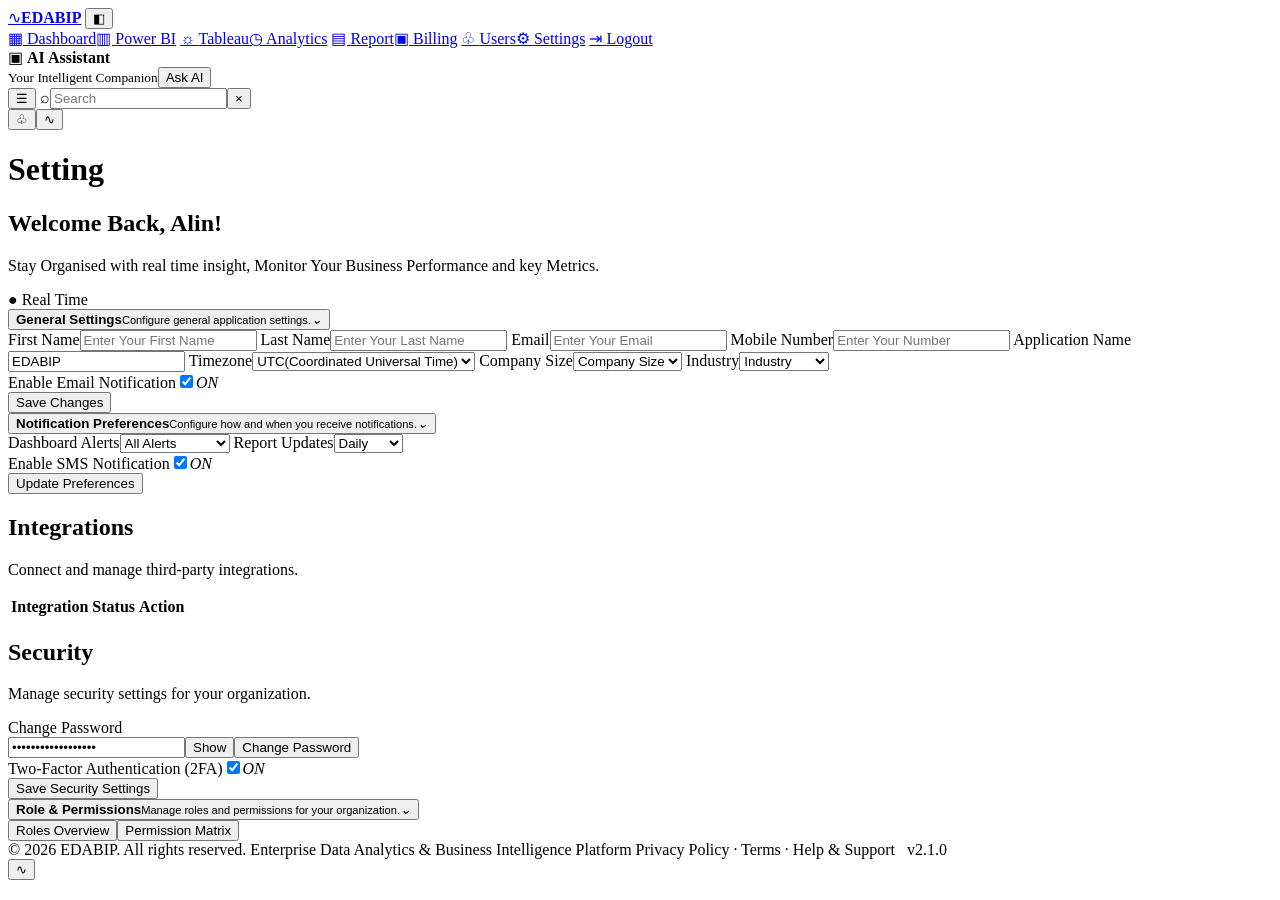
==== index.html @ b83459d5 "Build EDABIP settings dashboard structure" ====
<!DOCTYPE html>
<html lang="en">
<head>
  <meta charset="UTF-8">
  <meta name="viewport" content="width=device-width, initial-scale=1.0">
  <meta name="description" content="EDABIP settings dashboard">
  <title>EDABIP | Settings</title>
  <link rel="stylesheet" href="style.css">
  <script src="script.js" defer></script>
</head>
<body>
<div class="app">
  <aside class="sidebar" id="sidebar">
    <a class="brand" href="#"><span class="logo">∿</span><b>EDABIP</b></a>
    <button class="collapse" id="sidebarToggle" aria-label="Toggle sidebar">◧</button>
    <nav aria-label="Main navigation">
      <a href="#">▦ <span>Dashboard</span></a><a href="#">▥ <span>Power BI</span></a>
      <a href="#">☼ <span>Tableau</span></a><a href="#">◷ <span>Analytics</span></a>
      <a href="#">▤ <span>Report</span></a><a href="#">▣ <span>Billing</span></a>
      <a href="#">♧ <span>Users</span></a><a class="active" href="#" aria-current="page">⚙ <span>Settings</span></a>
      <a href="#">⇥ <span>Logout</span></a>
    </nav>
    <div class="ai-card"><div class="ai-title">▣ <b>AI Assistant</b></div><small>Your Intelligent Companion</small><button id="askAi">Ask AI</button></div>
  </aside>

  <div class="main">
    <header class="topbar">
      <button class="mobile-menu" id="mobileMenu" aria-label="Open menu">☰</button>
      <label class="search"><span>⌕</span><input id="search" type="search" placeholder="Search" aria-label="Search"><button id="clearSearch" type="button">×</button></label>
      <div class="top-icons"><button id="bell" aria-label="Notifications">♧</button><button class="avatar" id="profile" aria-label="Profile">∿</button></div>
    </header>

    <main>
      <h1>Setting</h1>
      <section class="welcome card"><div><h2>Welcome Back, Alin!</h2><p>Stay Organised with real time insight, Monitor Your Business Performance and key Metrics.</p></div><span class="live">● Real Time</span></section>

      <section class="card section searchable" data-keywords="general settings first name last name email mobile timezone company size industry">
        <button class="section-head" data-target="general" aria-expanded="true"><span><b>General Settings</b><small>Configure general application settings.</small></span><i>⌄</i></button>
        <div id="general" class="section-body">
          <form id="generalForm"><div class="grid">
            <label>First Name<input required name="firstName" placeholder="Enter Your First Name"></label>
            <label>Last Name<input required name="lastName" placeholder="Enter Your Last Name"></label>
            <label>Email<input required name="email" type="email" placeholder="Enter Your Email"></label>
            <label>Mobile Number<input name="mobile" type="tel" placeholder="Enter Your Number"></label>
            <label>Application Name<input name="application" value="EDABIP"></label>
            <label>Timezone<select><option>UTC(Coordinated Universal Time)</option><option>Asia/Kolkata (IST)</option><option>Asia/Dubai</option></select></label>
            <label>Company Size<select><option>Company Size</option><option>1–10</option><option>11–50</option><option>51–200</option><option>201–1000</option></select></label>
            <label>Industry<select><option>Industry</option><option>Technology</option><option>Finance</option><option>Healthcare</option><option>Education</option></select></label>
            <div class="toggle-field"><span>Enable Email Notification</span><label class="switch"><input type="checkbox" checked><span></span><em>ON</em></label></div>
          </div><div class="actions"><button class="primary">Save Changes</button></div></form>
        </div>
      </section>

      <section class="card section searchable" data-keywords="notification preferences dashboard alerts report updates sms">
        <button class="section-head" data-target="notifications" aria-expanded="true"><span><b>Notification Preferences</b><small>Configure how and when you receive notifications.</small></span><i>⌄</i></button>
        <div id="notifications" class="section-body"><form id="notificationForm"><div class="grid notification-grid">
          <label>Dashboard Alerts<select><option>All Alerts</option><option>Important Only</option><option>None</option></select></label>
          <label>Report Updates<select><option>Daily</option><option>Weekly</option><option>Monthly</option></select></label>
          <div class="toggle-field"><span>Enable SMS Notification</span><label class="switch"><input type="checkbox" checked><span></span><em>ON</em></label></div>
        </div><div class="actions"><button class="primary">Update Preferences</button></div></form></div>
      </section>

      <div class="two-col">
        <section class="card searchable" data-keywords="integrations salesforce google analytics stack microsoft teams">
          <h2>Integrations</h2><p class="sub">Connect and manage third-party integrations.</p>
          <div class="table-wrap"><table><thead><tr><th>Integration</th><th>Status</th><th>Action</th></tr></thead><tbody id="integrationRows"></tbody></table></div>
        </section>
        <section class="card searchable" data-keywords="security password two factor authentication 2fa">
          <h2>Security</h2><p class="sub">Manage security settings for your organization.</p>
          <form id="securityForm"><label>Change Password<div class="password"><input id="password" type="password" value="StrongPassword123!" minlength="8"><button type="button" id="showPassword">Show</button><button class="primary">Change Password</button></div></label>
          <div class="security-2fa"><span>Two-Factor Authentication (2FA)</span><label class="switch"><input type="checkbox" checked><span></span><em>ON</em></label></div>
          <div class="actions"><button class="primary">Save Security Settings</button></div></form>
        </section>
      </div>

      <section class="card section searchable" data-keywords="role permissions admin business analyst editor viewer">
        <button class="section-head" data-target="roles" aria-expanded="true"><span><b>Role &amp; Permissions</b><small>Manage roles and permissions for your organization.</small></span><i>⌄</i></button>
        <div id="roles" class="section-body"><div class="tabs"><button class="tab active" data-tab="roles">Roles Overview</button><button class="tab" data-tab="matrix">Permission Matrix</button></div>
        <div class="table-wrap"><table><thead id="roleHead"></thead><tbody id="roleRows"></tbody></table></div><div class="table-footer"><span id="pageInfo"></span><div id="pagination"></div></div></div>
      </section>

      <footer>© 2026 EDABIP. All rights reserved. Enterprise Data Analytics &amp; Business Intelligence Platform <span>Privacy Policy · Terms · Help &amp; Support &nbsp; v2.1.0</span></footer>
    </main>
  </div>
  <button class="floating-ai" id="floatingAi" aria-label="Ask AI">∿</button>
  <div class="toast" id="toast" role="status" aria-live="polite"></div>
</div>
</body>
</html>
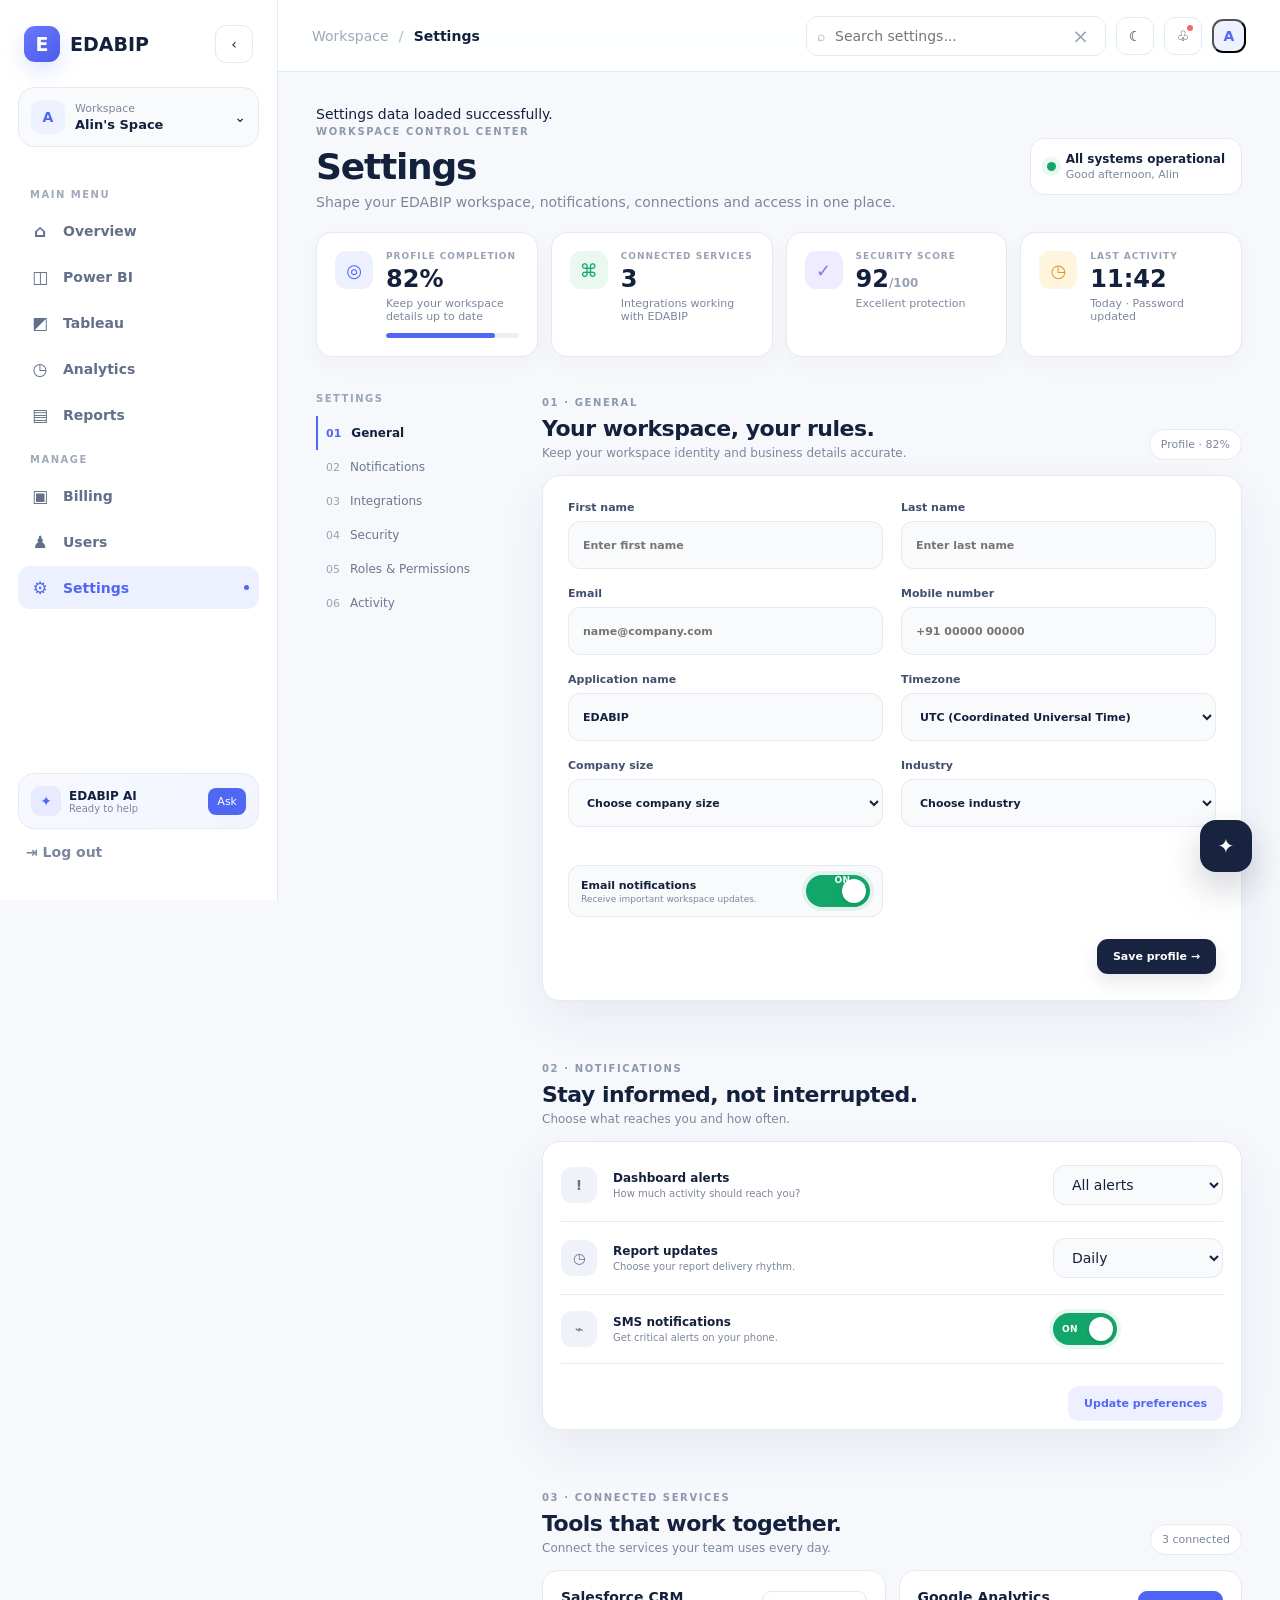
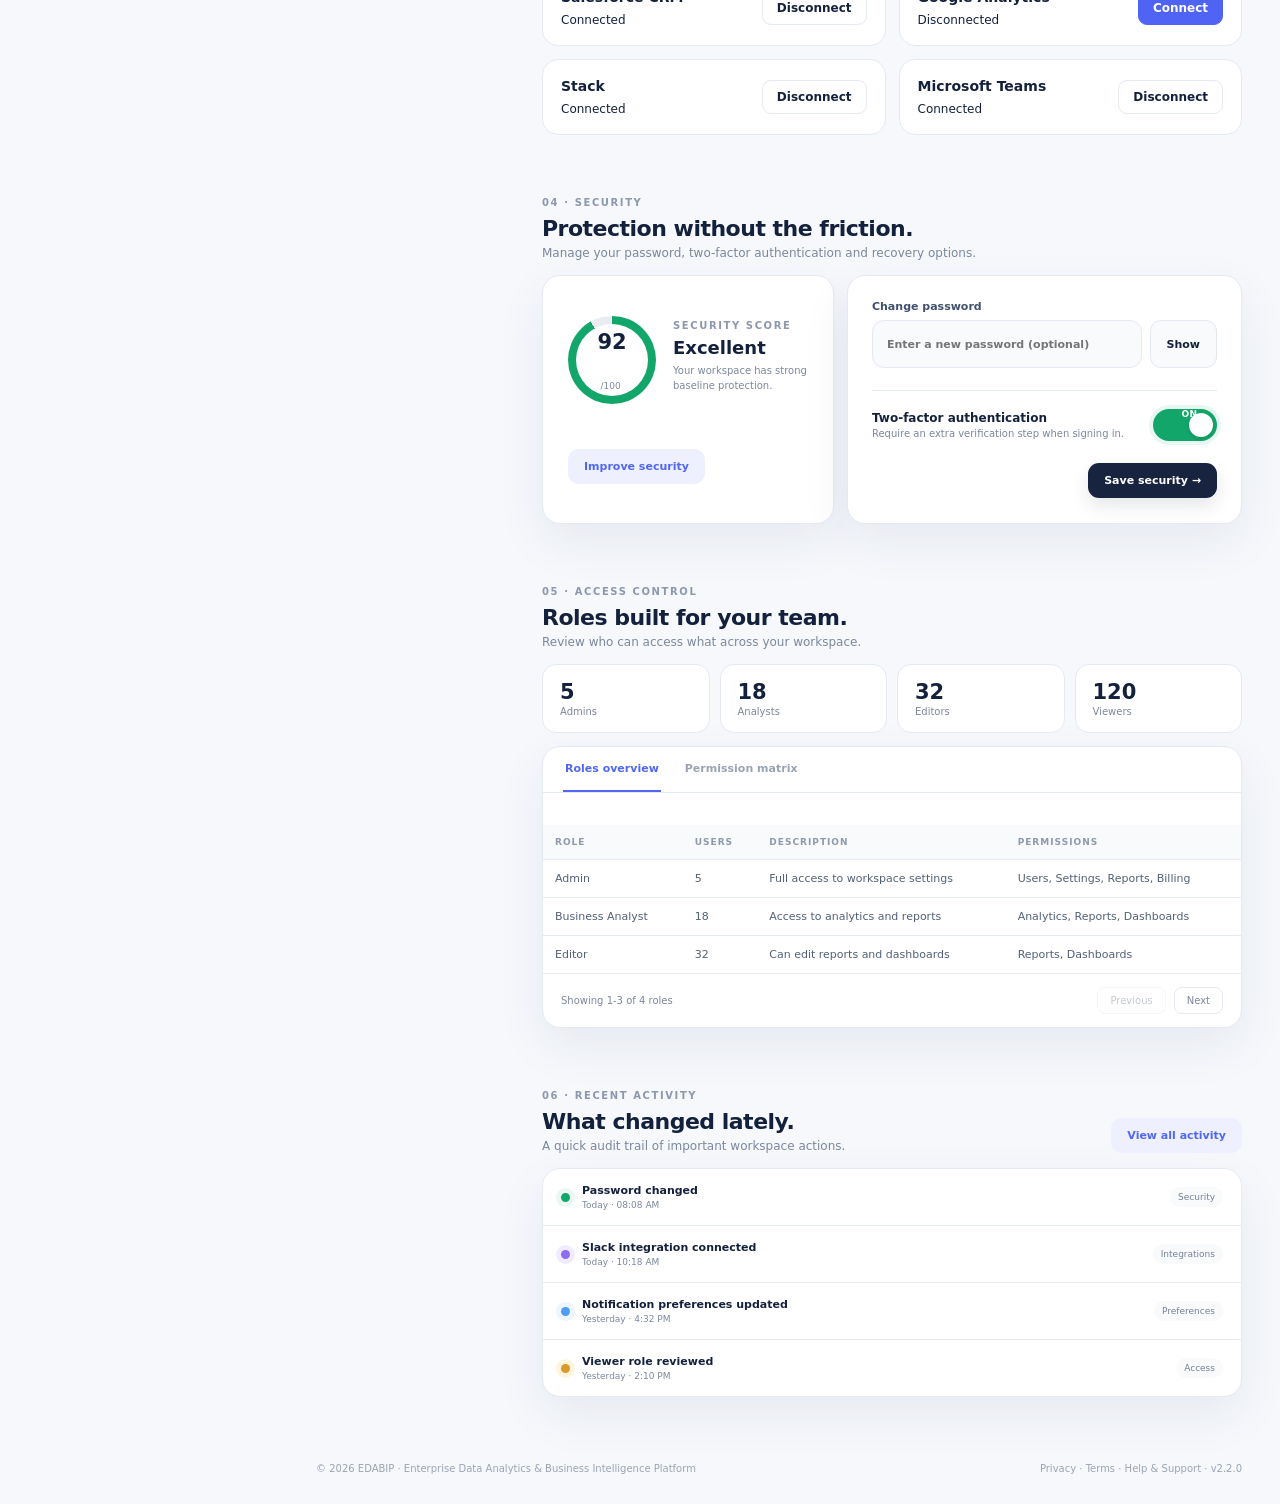
==== commit 906a025c: "Complete Day 1 settings functionality" ====
--- a/index.html
+++ b/index.html
@@ -1,89 +1,136 @@
 <!DOCTYPE html>
 <html lang="en">
 <head>
-  <meta charset="UTF-8">
-  <meta name="viewport" content="width=device-width, initial-scale=1.0">
-  <meta name="description" content="EDABIP settings dashboard">
-  <title>EDABIP | Settings</title>
-  <link rel="stylesheet" href="style.css">
-  <script src="script.js" defer></script>
+<meta charset="UTF-8">
+<meta name="viewport" content="width=device-width, initial-scale=1.0">
+<meta name="description" content="EDABIP modern workspace settings dashboard demo.">
+<title>EDABIP | Settings</title>
+<link rel="stylesheet" href="./css/style.css">
+<script type="module" src="./js/main.js"></script>
 </head>
 <body>
-<div class="app">
-  <aside class="sidebar" id="sidebar">
-    <a class="brand" href="#"><span class="logo">∿</span><b>EDABIP</b></a>
-    <button class="collapse" id="sidebarToggle" aria-label="Toggle sidebar">◧</button>
-    <nav aria-label="Main navigation">
-      <a href="#">▦ <span>Dashboard</span></a><a href="#">▥ <span>Power BI</span></a>
-      <a href="#">☼ <span>Tableau</span></a><a href="#">◷ <span>Analytics</span></a>
-      <a href="#">▤ <span>Report</span></a><a href="#">▣ <span>Billing</span></a>
-      <a href="#">♧ <span>Users</span></a><a class="active" href="#" aria-current="page">⚙ <span>Settings</span></a>
-      <a href="#">⇥ <span>Logout</span></a>
-    </nav>
-    <div class="ai-card"><div class="ai-title">▣ <b>AI Assistant</b></div><small>Your Intelligent Companion</small><button id="askAi">Ask AI</button></div>
-  </aside>
+<div class="app-shell">
+<aside class="sidebar" id="sidebar">
+<div class="brand-row">
+<a class="brand" href="#"><span class="brand-mark">E</span><span>EDABIP</span></a>
+<button class="icon-button sidebar-collapse" id="sidebarToggle" type="button" aria-label="Collapse sidebar" aria-expanded="true">‹</button>
+</div>
+<div class="workspace-switcher"><span class="workspace-avatar">A</span><div><small>Workspace</small><strong>Alin's Space</strong></div><span>⌄</span></div>
+<nav class="nav-menu" aria-label="Main navigation">
+<p class="nav-label">MAIN MENU</p>
+<a href="#"><span>⌂</span>Overview</a><a href="#"><span>◫</span>Power BI</a><a href="#"><span>◩</span>Tableau</a><a href="#"><span>◷</span>Analytics</a><a href="#"><span>▤</span>Reports</a>
+<p class="nav-label">MANAGE</p>
+<a href="#"><span>▣</span>Billing</a><a href="#"><span>♟</span>Users</a><a class="active" href="#"><span>⚙</span>Settings</a>
+</nav>
+<div class="sidebar-bottom"><div class="ai-mini"><span>✦</span><div><strong>EDABIP AI</strong><small>Ready to help</small></div><button id="askAi">Ask</button></div><a class="logout" href="#">⇥ Log out</a></div>
+</aside>
 
-  <div class="main">
-    <header class="topbar">
-      <button class="mobile-menu" id="mobileMenu" aria-label="Open menu">☰</button>
-      <label class="search"><span>⌕</span><input id="search" type="search" placeholder="Search" aria-label="Search"><button id="clearSearch" type="button">×</button></label>
-      <div class="top-icons"><button id="bell" aria-label="Notifications">♧</button><button class="avatar" id="profile" aria-label="Profile">∿</button></div>
+<div class="main-area">
+<header class="topbar">
+<button class="mobile-menu icon-button" id="mobileMenu" type="button" aria-label="Open navigation" aria-expanded="false">☰</button>
+<div class="breadcrumbs"><span>Workspace</span><b>/</b><strong>Settings</strong></div>
+<div class="top-actions">
+<label class="search-wrap"><span>⌕</span><input id="globalSearch" type="search" placeholder="Search settings..." aria-label="Search settings"><button id="clearSearch" type="button">×</button></label>
+<button class="icon-button" id="themeToggle" title="Toggle theme" aria-label="Toggle light and dark theme">☾</button>
+<button class="icon-button" id="notificationsBtn" type="button" title="Notifications" aria-label="Notifications">♧<i></i></button>
+<button class="avatar" id="profileBtn" type="button" aria-label="Open profile menu">A</button>
+</div>
     </header>
 
-    <main>
-      <h1>Setting</h1>
-      <section class="welcome card"><div><h2>Welcome Back, Alin!</h2><p>Stay Organised with real time insight, Monitor Your Business Performance and key Metrics.</p></div><span class="live">● Real Time</span></section>
+    <main class="content">
+      
+<div id="dataStatus" role="status" aria-live="polite">
+  Loading settings...
+</div>
 
-      <section class="card section searchable" data-keywords="general settings first name last name email mobile timezone company size industry">
-        <button class="section-head" data-target="general" aria-expanded="true"><span><b>General Settings</b><small>Configure general application settings.</small></span><i>⌄</i></button>
-        <div id="general" class="section-body">
-          <form id="generalForm"><div class="grid">
-            <label>First Name<input required name="firstName" placeholder="Enter Your First Name"></label>
-            <label>Last Name<input required name="lastName" placeholder="Enter Your Last Name"></label>
-            <label>Email<input required name="email" type="email" placeholder="Enter Your Email"></label>
-            <label>Mobile Number<input name="mobile" type="tel" placeholder="Enter Your Number"></label>
-            <label>Application Name<input name="application" value="EDABIP"></label>
-            <label>Timezone<select><option>UTC(Coordinated Universal Time)</option><option>Asia/Kolkata (IST)</option><option>Asia/Dubai</option></select></label>
-            <label>Company Size<select><option>Company Size</option><option>1–10</option><option>11–50</option><option>51–200</option><option>201–1000</option></select></label>
-            <label>Industry<select><option>Industry</option><option>Technology</option><option>Finance</option><option>Healthcare</option><option>Education</option></select></label>
-            <div class="toggle-field"><span>Enable Email Notification</span><label class="switch"><input type="checkbox" checked><span></span><em>ON</em></label></div>
-          </div><div class="actions"><button class="primary">Save Changes</button></div></form>
-        </div>
+      <section class="hero searchable" data-search="settings workspace profile notifications integrations security roles">
+        <div><span class="eyebrow">WORKSPACE CONTROL CENTER</span><h1>Settings</h1><p>Shape your EDABIP workspace, notifications, connections and access in one place.</p></div>
+        <div class="hero-status"><span class="status-dot"></span><div><strong>All systems operational</strong><small>Good afternoon, Alin</small></div></div>
       </section>
 
-      <section class="card section searchable" data-keywords="notification preferences dashboard alerts report updates sms">
-        <button class="section-head" data-target="notifications" aria-expanded="true"><span><b>Notification Preferences</b><small>Configure how and when you receive notifications.</small></span><i>⌄</i></button>
-        <div id="notifications" class="section-body"><form id="notificationForm"><div class="grid notification-grid">
-          <label>Dashboard Alerts<select><option>All Alerts</option><option>Important Only</option><option>None</option></select></label>
-          <label>Report Updates<select><option>Daily</option><option>Weekly</option><option>Monthly</option></select></label>
-          <div class="toggle-field"><span>Enable SMS Notification</span><label class="switch"><input type="checkbox" checked><span></span><em>ON</em></label></div>
-        </div><div class="actions"><button class="primary">Update Preferences</button></div></form></div>
+      <section class="overview-grid searchable" data-search="overview profile complete integrations security score activity">
+        <div class="overview-card profile-progress"><div class="overview-icon">◎</div><div class="overview-copy"><span>PROFILE COMPLETION</span><strong>82%</strong><small>Keep your workspace details up to date</small><div class="progress"><i style="width:82%"></i></div></div></div>
+        <div class="overview-card"><div class="overview-icon green">⌘</div><div class="overview-copy"><span>CONNECTED SERVICES</span><strong id="connectedCount">4</strong><small>Integrations working with EDABIP</small></div></div>
+        <div class="overview-card"><div class="overview-icon purple">✓</div><div class="overview-copy"><span>SECURITY SCORE</span><strong>92<span>/100</span></strong><small>Excellent protection</small></div></div>
+        <div class="overview-card"><div class="overview-icon amber">◷</div><div class="overview-copy"><span>LAST ACTIVITY</span><strong>11:42</strong><small>Today · Password updated</small></div></div>
       </section>
 
-      <div class="two-col">
-        <section class="card searchable" data-keywords="integrations salesforce google analytics stack microsoft teams">
-          <h2>Integrations</h2><p class="sub">Connect and manage third-party integrations.</p>
-          <div class="table-wrap"><table><thead><tr><th>Integration</th><th>Status</th><th>Action</th></tr></thead><tbody id="integrationRows"></tbody></table></div>
-        </section>
-        <section class="card searchable" data-keywords="security password two factor authentication 2fa">
-          <h2>Security</h2><p class="sub">Manage security settings for your organization.</p>
-          <form id="securityForm"><label>Change Password<div class="password"><input id="password" type="password" value="StrongPassword123!" minlength="8"><button type="button" id="showPassword">Show</button><button class="primary">Change Password</button></div></label>
-          <div class="security-2fa"><span>Two-Factor Authentication (2FA)</span><label class="switch"><input type="checkbox" checked><span></span><em>ON</em></label></div>
-          <div class="actions"><button class="primary">Save Security Settings</button></div></form>
-        </section>
-      </div>
+      <div class="settings-layout">
+        <aside class="settings-nav" aria-label="Settings sections">
+          <span class="settings-nav-title">SETTINGS</span>
+          <a class="current" href="#general">01 <span>General</span></a>
+          <a href="#notifications">02 <span>Notifications</span></a>
+          <a href="#integrations">03 <span>Integrations</span></a>
+          <a href="#security">04 <span>Security</span></a>
+          <a href="#roles">05 <span>Roles & Permissions</span></a>
+          <a href="#activity">06 <span>Activity</span></a>
+        </aside>
 
-      <section class="card section searchable" data-keywords="role permissions admin business analyst editor viewer">
-        <button class="section-head" data-target="roles" aria-expanded="true"><span><b>Role &amp; Permissions</b><small>Manage roles and permissions for your organization.</small></span><i>⌄</i></button>
-        <div id="roles" class="section-body"><div class="tabs"><button class="tab active" data-tab="roles">Roles Overview</button><button class="tab" data-tab="matrix">Permission Matrix</button></div>
-        <div class="table-wrap"><table><thead id="roleHead"></thead><tbody id="roleRows"></tbody></table></div><div class="table-footer"><span id="pageInfo"></span><div id="pagination"></div></div></div>
-      </section>
+<div class="settings-content">
+<section class="section-block searchable" id="general" data-search="general first name last name email mobile application timezone company industry profile">
+<div class="section-title"><div><span class="eyebrow">01 · GENERAL</span><h2>Your workspace, your rules.</h2><p>Keep your workspace identity and business details accurate.</p></div><span class="section-count">Profile · 82%</span></div>
+<div class="card profile-card">
+ <form id="generalForm">
+                <div class="form-grid">
+                  <label>First name<input name="firstName" placeholder="Enter first name" required></label>
+                  <label>Last name<input name="lastName" placeholder="Enter last name" required></label>
+                  <label>Email<input name="email" type="email" placeholder="name@company.com" required></label>
+                  <label>Mobile number<input name="mobile" type="tel" placeholder="+91 00000 00000"></label>
+                  <label>Application name<input name="appName" value="EDABIP"></label>
+                  <label>Timezone<select name="timezone"><option>UTC (Coordinated Universal Time)</option><option>Asia/Kolkata (IST)</option><option>Europe/London</option><option>America/New_York</option></select></label>
+                  <label>Company size<select name="companySize"><option value="">Choose company size</option><option>1–10 employees</option><option>11–50 employees</option><option>51–200 employees</option><option>201–1000 employees</option></select></label>
+                  <label>Industry<select name="industry"><option value="">Choose industry</option><option>Technology</option><option>Finance</option><option>Healthcare</option><option>Education</option><option>Retail</option></select></label>
+                  <div class="toggle-card"><div><strong>Email notifications</strong><small>Receive important workspace updates.</small></div><label class="switch"><input type="checkbox" name="emailNotifications" checked><span class="slider"></span><b class="switch-state">ON</b></label></div>
+                </div>
+                <div class="form-actions"><span class="form-message" id="generalMessage" role="status" aria-live="polite"></span><button class="primary-btn" type="submit">Save profile <span>→</span></button></div>
+              </form>
+            </div>
+          </section>
 
-      <footer>© 2026 EDABIP. All rights reserved. Enterprise Data Analytics &amp; Business Intelligence Platform <span>Privacy Policy · Terms · Help &amp; Support &nbsp; v2.1.0</span></footer>
-    </main>
-  </div>
-  <button class="floating-ai" id="floatingAi" aria-label="Ask AI">∿</button>
-  <div class="toast" id="toast" role="status" aria-live="polite"></div>
+          <section class="section-block searchable" id="notifications" data-search="notifications dashboard alerts report updates sms preferences">
+            <div class="section-title"><div><span class="eyebrow">02 · NOTIFICATIONS</span><h2>Stay informed, not interrupted.</h2><p>Choose what reaches you and how often.</p></div></div>
+            <div class="card preference-card"><form id="notificationForm">
+              <div class="preference-row"><span class="pref-icon">!</span><div><strong>Dashboard alerts</strong><small>How much activity should reach you?</small></div><select name="dashboardAlerts"><option>All alerts</option><option>Important only</option><option>None</option></select></div>
+              <div class="preference-row"><span class="pref-icon">◷</span><div><strong>Report updates</strong><small>Choose your report delivery rhythm.</small></div><select name="reportUpdates"><option>Daily</option><option>Weekly</option><option>Monthly</option><option>Never</option></select></div>
+              <div class="preference-row"><span class="pref-icon">⌁</span><div><strong>SMS notifications</strong><small>Get critical alerts on your phone.</small></div><label class="switch"><input type="checkbox" name="smsNotifications" checked><span class="slider"></span><b class="switch-state">ON</b></label></div>
+              <div class="form-actions"><span class="form-message" id="notificationMessage" role="status" aria-live="polite"></span><button class="soft-btn" type="submit">Update preferences</button></div>
+            </form></div>
+          </section>
+
+          <section class="section-block searchable" id="integrations" data-search="integrations salesforce google analytics slack microsoft teams connect disconnect services">
+            <div class="section-title"><div><span class="eyebrow">03 · CONNECTED SERVICES</span><h2>Tools that work together.</h2><p>Connect the services your team uses every day.</p></div><span class="section-count" id="integrationCountLabel">4 connected</span></div>
+            <div class="integration-grid" id="integrationCards"></div><p class="form-message" id="integrationMessage"></p>
+          </section>
+
+          <section class="section-block searchable" id="security" data-search="security password two factor authentication 2fa security score recovery">
+            <div class="section-title"><div><span class="eyebrow">04 · SECURITY</span><h2>Protection without the friction.</h2><p>Manage your password, two-factor authentication and recovery options.</p></div></div>
+            <div class="security-grid">
+              <div class="card security-score"><div class="score-ring"><span>92</span><small>/100</small></div><div><span class="eyebrow">SECURITY SCORE</span><h3>Excellent</h3><p>Your workspace has strong baseline protection.</p></div><button class="soft-btn" id="improveSecurity">Improve security</button></div>
+              <div class="card security-controls"><form id="securityForm"><label>Change password<div class="password-row"><input id="passwordInput" type="password" placeholder="Enter a new password (optional)" minlength="8" autocomplete="new-password" aria-describedby="securityMessage"><button class="ghost-btn" type="button" id="showPassword" aria-pressed="false">Show</button></div></label><div class="security-toggle-row"><div><strong>Two-factor authentication</strong><small>Require an extra verification step when signing in.</small></div><label class="switch"><input type="checkbox" name="twoFactor" checked><span class="slider"></span><b class="switch-state">ON</b></label></div><div class="form-actions"><span class="form-message" id="securityMessage" role="status" aria-live="polite"></span><button class="primary-btn" type="submit">Save security <span>→</span></button></div></form></div>
+            </div>
+          </section>
+
+          <section class="section-block searchable" id="roles" data-search="roles permissions admin analyst editor viewer matrix users">
+            <div class="section-title"><div><span class="eyebrow">05 · ACCESS CONTROL</span><h2>Roles built for your team.</h2><p>Review who can access what across your workspace.</p></div></div>
+            <div class="role-stats"><div><strong>5</strong><span>Admins</span></div><div><strong>18</strong><span>Analysts</span></div><div><strong>32</strong><span>Editors</span></div><div><strong>120</strong><span>Viewers</span></div></div>
+            <div class="card roles-card"><div class="tabs" role="tablist" aria-label="Role views"><button class="tab active" id="rolesOverviewTab" type="button" role="tab" aria-controls="rolesPanel" aria-selected="true" tabindex="0" data-tab="overview">Roles overview</button><button class="tab" id="rolesMatrixTab" type="button" role="tab" aria-controls="rolesPanel" aria-selected="false" tabindex="-1" data-tab="matrix">Permission matrix</button></div><div class="table-wrap" id="rolesPanel" role="tabpanel" aria-labelledby="rolesOverviewTab" tabindex="0"><table><thead id="rolesHead"></thead><tbody id="rolesRows"></tbody></table></div><div class="table-footer"><span id="pageInfo"></span><div class="pagination" id="pagination"></div></div></div>
+          </section>
+<section class="section-block searchable" id="activity" data-search="activity recent password integration connected preferences">
+<div class="section-title"><div><span class="eyebrow">06 · RECENT ACTIVITY</span><h2>What changed lately.</h2><p>A quick audit trail of important workspace actions.</p></div><button class="soft-btn" id="viewActivity">View all activity</button></div>
+<div class="card activity-card">
+<div class="activity-row"><span class="activity-dot green"></span><div><strong>Password changed</strong><small>Today · 08:08 AM</small></div><span>Security</span></div>
+<div class="activity-row"><span class="activity-dot purple"></span><div><strong>Slack integration connected</strong><small>Today · 10:18 AM</small></div><span>Integrations</span></div>
+<div class="activity-row"><span class="activity-dot blue"></span><div><strong>Notification preferences updated</strong><small>Yesterday · 4:32 PM</small></div><span>Preferences</span></div>
+<div class="activity-row"><span class="activity-dot amber"></span><div><strong>Viewer role reviewed</strong><small>Yesterday · 2:10 PM</small></div><span>Access</span></div>
+ </div>
+</section>
+</div>
+</div>
+<footer class="footer"><span>© 2026 EDABIP · Enterprise Data Analytics &amp; Business Intelligence Platform</span><span>Privacy · Terms · Help &amp; Support · v2.2.0</span></footer>
+</main>
+</div>
+<button class="floating-ai" id="floatingAi" aria-label="Ask EDABIP AI">✦</button>
+<div class="toast" id="toast" role="status" aria-live="polite"></div>
 </div>
 </body>
-</html>+</html>
--- a/css/style.css
+++ b/css/style.css
@@ -0,0 +1,1512 @@
+:root {
+  --bg:#f6f8fc;
+  --surface:#fff;
+  --surface-2:#f9fafc;
+  --text:#14213d;
+  --muted:#7c879d;
+  --line:#e5e9f2;
+  --primary:#5067f4;
+  --primary-dark:#17233f;
+  --green:#13a66a;
+  --green-bg:#e9f8f1;
+  --purple:#8b6df6;
+  --amber:#d99a2b;
+  --blue:#4e9df5;
+  --shadow:0 18px 50px rgba(33,46,78,.07);
+  --radius:18px
+}
+* {
+  box-sizing:border-box
+}
+html {
+  scroll-behavior:smooth
+}
+body {
+  margin:0;
+  background:var(--bg);
+  color:var(--text);
+  font-family:Inter,ui-sans-serif,system-ui,-apple-system,BlinkMacSystemFont,"Segoe UI",sans-serif;
+  font-size:14px
+}
+button,input,select {
+  font:inherit
+}
+button {
+  cursor:pointer
+}
+a {
+  text-decoration:none;
+  color:inherit
+}
+.app-shell {
+  min-height:100vh
+}
+.sidebar {
+  position:fixed;
+  z-index:20;
+  left:0;
+  top:0;
+  bottom:0;
+  width:278px;
+  background:var(--surface);
+  border-right:1px solid var(--line);
+  padding:25px 18px;
+  display:flex;
+  flex-direction:column;
+  transition:.25s
+}
+.brand-row {
+  display:flex;
+  align-items:center;
+  justify-content:space-between;
+  padding:0 6px 24px
+}
+.brand {
+  display:flex;
+  align-items:center;
+  gap:10px;
+  font-weight:800;
+  font-size:19px
+}
+.brand-mark {
+  width:36px;
+  height:36px;
+  border-radius:11px;
+  background:linear-gradient(145deg,#6877ff,#4e5de7);
+  color:#fff;
+  display:grid;
+  place-items:center;
+  font-weight:800;
+  box-shadow:0 8px 20px #5368f42e
+}
+.icon-button {
+  border:1px solid var(--line);
+  background:var(--surface);
+  color:var(--text);
+  width:38px;
+  height:38px;
+  border-radius:11px
+}
+.workspace-switcher {
+  display:flex;
+  align-items:center;
+  gap:10px;
+  padding:12px;
+  border:1px solid var(--line);
+  background:var(--surface-2);
+  border-radius:16px;
+  margin-bottom:24px
+}
+.workspace-switcher>div {
+  flex:1
+}
+.workspace-switcher small,.workspace-switcher strong {
+  display:block
+}
+.workspace-switcher small {
+  font-size:11px;
+  color:var(--muted)
+}
+.workspace-switcher strong {
+  font-size:13px;
+  margin-top:2px
+}
+.workspace-avatar,.avatar {
+  display:grid;
+  place-items:center;
+  width:34px;
+  height:34px;
+  border-radius:11px;
+  background:#eef1ff;
+  color:var(--primary);
+  font-weight:800
+}
+.nav-label {
+  font-size:10px;
+  letter-spacing:1.5px;
+  color:#a0a9ba;
+  font-weight:800;
+  margin:18px 12px 9px
+}
+.nav-menu a {
+  height:43px;
+  padding:0 12px;
+  border-radius:12px;
+  display:flex;
+  align-items:center;
+  gap:13px;
+  color:#63708a;
+  font-weight:600;
+  margin:3px 0
+}
+.nav-menu a span {
+  width:20px;
+  text-align:center;
+  font-size:17px
+}
+.nav-menu a:hover {
+  background:#f5f6fb;
+  color:var(--text)
+}
+.nav-menu a.active {
+  background:#edf0ff;
+  color:var(--primary);
+  position:relative
+}
+.nav-menu a.active:after {
+  content:"";
+  position:absolute;
+  right:10px;
+  width:5px;
+  height:5px;
+  border-radius:50%;
+  background:var(--primary)
+}
+.sidebar-bottom {
+  margin-top:auto
+}
+.ai-mini {
+  border:1px solid var(--line);
+  background:linear-gradient(135deg,#f8f9ff,#f2f5ff);
+  border-radius:16px;
+  padding:12px;
+  display:grid;
+  grid-template-columns:30px 1fr auto;
+  gap:8px;
+  align-items:center
+}
+.ai-mini>span {
+  width:30px;
+  height:30px;
+  display:grid;
+  place-items:center;
+  background:#e8ebff;
+  color:var(--primary);
+  border-radius:9px
+}
+.ai-mini strong,.ai-mini small {
+  display:block
+}
+.ai-mini strong {
+  font-size:12px
+}
+.ai-mini small {
+  font-size:10px;
+  color:var(--muted)
+}
+.ai-mini button {
+  border:0;
+  background:var(--primary);
+  color:#fff;
+  border-radius:8px;
+  padding:7px 9px;
+  font-size:11px
+}
+.logout {
+  display:block;
+  color:var(--muted);
+  font-weight:600;
+  padding:15px 8px
+}
+.sidebar.is-collapsed {
+  width:82px
+}
+.sidebar.is-collapsed .brand span:last-child,.sidebar.is-collapsed .workspace-switcher div,.sidebar.is-collapsed .workspace-switcher>span:last-child,.sidebar.is-collapsed .nav-menu a {
+  font-size:0
+}
+.sidebar.is-collapsed .nav-menu a {
+  justify-content:center
+}
+.sidebar.is-collapsed .nav-menu a span {
+  font-size:17px
+}
+.sidebar.is-collapsed .nav-label,.sidebar.is-collapsed .ai-mini,.sidebar.is-collapsed .logout {
+  display:none
+}
+.main-area {
+  margin-left:278px;
+  min-height:100vh
+}
+.topbar {
+  height:72px;
+  background:rgba(255,255,255,.9);
+  backdrop-filter:blur(12px);
+  border-bottom:1px solid var(--line);
+  display:flex;
+  align-items:center;
+  justify-content:space-between;
+  padding:0 34px;
+  position:sticky;
+  top:0;
+  z-index:10
+}
+.breadcrumbs {
+  display:flex;
+  gap:10px;
+  align-items:center
+}
+.breadcrumbs span {
+  color:#a0a9ba
+}
+.breadcrumbs b {
+  color:#c0c5d0
+}
+.breadcrumbs strong {
+  font-size:14px
+}
+.top-actions {
+  display:flex;
+  align-items:center;
+  gap:10px
+}
+.search-wrap {
+  height:40px;
+  width:300px;
+  border:1px solid var(--line);
+  border-radius:12px;
+  background:var(--surface);
+  display:flex;
+  align-items:center;
+  padding:0 10px;
+  gap:8px;
+  color:#9aa3b4
+}
+.search-wrap input {
+  border:0;
+  outline:0;
+  background:transparent;
+  width:100%;
+  color:var(--text)
+}
+.search-wrap button {
+  border:0;
+  background:none;
+  color:#9aa3b4;
+  font-size:20px
+}
+.notification-dot {
+  position:absolute
+}
+.top-actions>.icon-button {
+  position:relative
+}
+.top-actions>.icon-button:nth-child(3) i {
+  position:absolute;
+  right:8px;
+  top:7px;
+  width:6px;
+  height:6px;
+  border-radius:50%;
+  background:#ef6b68
+}
+.mobile-menu {
+  display:none
+}
+.content {
+  max-width:1500px;
+  margin:auto;
+  padding:34px 38px 0
+}
+.hero {
+  display:flex;
+  justify-content:space-between;
+  align-items:center;
+  gap:25px;
+  margin-bottom:22px
+}
+.eyebrow {
+  font-size:10px;
+  letter-spacing:1.6px;
+  color:#8d98ae;
+  font-weight:800
+}
+.hero h1 {
+  font-size:36px;
+  letter-spacing:-1.2px;
+  margin:8px 0 7px
+}
+.hero p {
+  margin:0;
+  color:var(--muted);
+  font-size:14px
+}
+.hero-status {
+  display:flex;
+  align-items:center;
+  gap:10px;
+  padding:13px 16px;
+  background:var(--surface);
+  border:1px solid var(--line);
+  border-radius:14px
+}
+.status-dot {
+  width:9px;
+  height:9px;
+  border-radius:50%;
+  background:var(--green);
+  box-shadow:0 0 0 5px var(--green-bg)
+}
+.hero-status strong,.hero-status small {
+  display:block
+}
+.hero-status strong {
+  font-size:12px
+}
+.hero-status small {
+  color:var(--muted);
+  font-size:11px;
+  margin-top:2px
+}
+.overview-grid {
+  display:grid;
+  grid-template-columns:repeat(4,1fr);
+  gap:13px;
+  margin-bottom:36px
+}
+.overview-card {
+  background:var(--surface);
+  border:1px solid var(--line);
+  border-radius:16px;
+  padding:18px;
+  display:flex;
+  gap:13px;
+  min-height:112px;
+  box-shadow:0 8px 25px rgba(31,45,74,.03)
+}
+.overview-icon {
+  flex:0 0 38px;
+  width:38px;
+  height:38px;
+  border-radius:11px;
+  background:#edf0ff;
+  color:var(--primary);
+  display:grid;
+  place-items:center;
+  font-size:18px
+}
+.overview-icon.green {
+  background:var(--green-bg);
+  color:var(--green)
+}
+.overview-icon.purple {
+  background:#f0ecff;
+  color:var(--purple)
+}
+.overview-icon.amber {
+  background:#fff5df;
+  color:var(--amber)
+}
+.overview-copy span,.overview-copy small {
+  display:block
+}
+.overview-copy span {
+  font-size:9px;
+  letter-spacing:1px;
+  color:#99a2b4;
+  font-weight:800
+}
+.overview-copy strong {
+  display:block;
+  font-size:24px;
+  margin:4px 0
+}
+.overview-copy strong span {
+  display:inline;
+  font-size:12px;
+  letter-spacing:0
+}
+.overview-copy small {
+  color:var(--muted);
+  font-size:11px
+}
+.progress {
+  height:5px;
+  background:#edf0f5;
+  border-radius:10px;
+  margin-top:10px;
+  overflow:hidden
+}
+.progress i {
+  display:block;
+  height:100%;
+  background:var(--primary);
+  border-radius:10px
+}
+.settings-layout {
+  display:grid;
+  grid-template-columns:190px minmax(0,1fr);
+  gap:36px
+}
+.settings-nav {
+  position:sticky;
+  top:100px;
+  height:max-content
+}
+.settings-nav-title {
+  display:block;
+  font-size:10px;
+  letter-spacing:1.5px;
+  color:#9ba5b7;
+  font-weight:800;
+  margin-bottom:12px
+}
+.settings-nav a {
+  display:flex;
+  gap:10px;
+  align-items:center;
+  color:#9aa3b4;
+  padding:10px 8px;
+  font-size:11px;
+  border-left:2px solid transparent
+}
+.settings-nav a span {
+  color:#6d7890;
+  font-size:12px
+}
+.settings-nav a.current {
+  color:var(--primary);
+  border-left-color:var(--primary);
+  font-weight:800
+}
+.settings-nav a.current span {
+  color:var(--text);
+  font-weight:700
+}
+.settings-content {
+  min-width:0
+}
+.section-block {
+  margin-bottom:58px;
+  scroll-margin-top:100px
+}
+.section-title {
+  display:flex;
+  align-items:flex-end;
+  justify-content:space-between;
+  gap:20px;
+  margin-bottom:15px
+}
+.section-title h2 {
+  font-size:22px;
+  letter-spacing:-.5px;
+  margin:7px 0 5px
+}
+.section-title p {
+  color:var(--muted);
+  margin:0;
+  font-size:12px
+}
+.section-count {
+  font-size:11px;
+  color:var(--muted);
+  padding:8px 11px;
+  background:var(--surface);
+  border:1px solid var(--line);
+  border-radius:20px;
+  white-space:nowrap
+}
+.card {
+  background:var(--surface);
+  border:1px solid var(--line);
+  border-radius:18px;
+  box-shadow:var(--shadow)
+}
+.profile-card {
+  padding:25px
+}
+.form-grid {
+  display:grid;
+  grid-template-columns:1fr 1fr;
+  gap:18px
+}
+.form-grid label,.security-controls label {
+  display:flex;
+  flex-direction:column;
+  gap:7px;
+  font-size:11px;
+  font-weight:700;
+  color:#40506d
+}
+.form-grid input,.form-grid select,.preference-row select,.security-controls input {
+  height:48px;
+  border:1px solid var(--line);
+  background:var(--surface-2);
+  border-radius:12px;
+  padding:0 14px;
+  color:var(--text);
+  outline:none
+}
+.form-grid input:focus,.form-grid select:focus,.preference-row select:focus,.security-controls input:focus {
+  border-color:#9aa7ff;
+  box-shadow:0 0 0 3px #5368f415
+}
+.toggle-card {
+  border:1px solid var(--line);
+  background:var(--surface-2);
+  border-radius:12px;
+  padding:9px 12px;
+  display:flex;
+  align-items:center;
+  justify-content:space-between;
+  gap:10px;
+  margin-top:20px
+}
+.toggle-card strong,.toggle-card small {
+  display:block
+}
+.toggle-card strong {
+  font-size:11px
+}
+.toggle-card small {
+  font-size:9px;
+  color:var(--muted);
+  margin-top:2px
+}
+.switch {
+  position:relative;
+  width:64px;
+  height:32px;
+  display:inline-flex;
+  align-items:center;
+  flex:0 0 auto
+}
+.switch input {
+  position:absolute;
+  opacity:0;
+  pointer-events:none
+}
+.slider {
+  position:absolute;
+  inset:0;
+  background:#c5cad5;
+  border-radius:20px;
+  transition:.22s
+}
+.slider:before {
+  content:"";
+  position:absolute;
+  width:24px;
+  height:24px;
+  left:4px;
+  top:4px;
+  border-radius:50%;
+  background:white;
+  box-shadow:0 2px 5px #0002;
+  transition:.22s
+}
+.switch-state {
+  position:relative;
+  z-index:2;
+  color:#fff;
+  font-size:9px;
+  letter-spacing:.3px;
+  margin-left:9px;
+  transition:.22s
+}
+.switch input:checked+.slider {
+  background:var(--green);
+  box-shadow:0 0 0 4px #13a66a18
+}
+.switch input:checked+.slider:before {
+  transform:translateX(32px)
+}
+.switch input:not(:checked)~.switch-state {
+  color:#657086;
+  margin-left:29px
+}
+.form-actions {
+  display:flex;
+  align-items:center;
+  justify-content:flex-end;
+  gap:12px;
+  margin-top:20px;
+  min-height:38px
+}
+.primary-btn,.soft-btn,.ghost-btn {
+  border:0;
+  border-radius:11px;
+  padding:11px 16px;
+  font-weight:700;
+  font-size:11px
+}
+.primary-btn {
+  background:var(--primary-dark);
+  color:white;
+  box-shadow:0 8px 18px #17233f1c
+}
+.primary-btn:hover {
+  transform:translateY(-1px)
+}
+.soft-btn {
+  background:#eef0ff;
+  color:var(--primary)
+}
+.ghost-btn {
+  background:var(--surface-2);
+  color:var(--text);
+  border:1px solid var(--line)
+}
+.form-message {
+  font-size:11px;
+  color:var(--green);
+  margin-right:auto
+}
+.preference-card {
+  padding:7px 18px
+}
+.preference-row {
+  display:grid;
+  grid-template-columns:38px 1fr 170px;
+  gap:14px;
+  align-items:center;
+  padding:16px 0;
+  border-bottom:1px solid var(--line)
+}
+.preference-row:last-of-type {
+  border-bottom:0
+}
+.pref-icon {
+  width:36px;
+  height:36px;
+  border-radius:11px;
+  background:#f0f2fa;
+  display:grid;
+  place-items:center;
+  color:#68748c;
+  font-weight:800
+}
+.preference-row strong,.preference-row small {
+  display:block
+}
+.preference-row strong {
+  font-size:12px
+}
+.preference-row small {
+  font-size:10px;
+  color:var(--muted);
+  margin-top:3px
+}
+.preference-row select {
+  height:40px
+}
+.integration-grid {
+  display:grid;
+  grid-template-columns:repeat(2,1fr);
+  gap:13px
+}
+.integration-card {
+  background:var(--surface);
+  border:1px solid var(--line);
+  border-radius:16px;
+  padding:18px;
+  display:flex;
+  align-items:center;
+  gap:11px
+}
+.service-logo {
+  width:40px;
+  height:40px;
+  border-radius:12px;
+  background:#f0f2fa;
+  display:grid;
+  place-items:center;
+  font-weight:800;
+  color:#53617a
+}
+.integration-top>div:nth-child(2) {
+  flex:1
+}
+.integration-top strong,.integration-top small {
+  display:block
+}
+.integration-top strong {
+  font-size:13px
+}
+.integration-top small {
+  font-size:10px;
+  color:var(--muted);
+  margin-top:2px
+}
+.service-status {
+  font-size:9px;
+  padding:5px 8px;
+  border-radius:20px;
+  background:#eaf8f1;
+  color:var(--green);
+  font-weight:800
+}
+.service-status.off {
+  background:#f1f3f6;
+  color:#8b95a6
+}
+.integration-bottom {
+  display:flex;
+  align-items:center;
+  justify-content:space-between;
+  margin-top:17px;
+  padding-top:12px;
+  border-top:1px solid var(--line);
+  font-size:10px;
+  color:var(--muted)
+}
+.small-action {
+  border:1px solid var(--line);
+  background:var(--surface);
+  color:var(--text);
+  border-radius:8px;
+  padding:6px 9px;
+  font-size:10px;
+  font-weight:700
+}
+.small-action:hover {
+  border-color:var(--primary);
+  color:var(--primary)
+}
+.security-grid {
+  display:grid;
+  grid-template-columns:.85fr 1.15fr;
+  gap:13px
+}
+.security-score {
+  padding:25px;
+  display:grid;
+  grid-template-columns:90px 1fr;
+  gap:15px;
+  align-items:center
+}
+.score-ring {
+  width:88px;
+  height:88px;
+  border-radius:50%;
+  display:grid;
+  place-items:center;
+  background:conic-gradient(var(--green) 92%,#e9edf2 0);
+  position:relative
+}
+.score-ring:after {
+  content:"";
+  position:absolute;
+  inset:8px;
+  border-radius:50%;
+  background:var(--surface)
+}
+.score-ring span,.score-ring small {
+  position:relative;
+  z-index:1
+}
+.score-ring span {
+  font-size:21px;
+  font-weight:800
+}
+.score-ring small {
+  font-size:9px;
+  color:var(--muted);
+  margin-left:-3px
+}
+.security-score h3 {
+  margin:5px 0;
+  font-size:18px
+}
+.security-score p {
+  font-size:10px;
+  color:var(--muted);
+  line-height:1.5;
+  margin:0 0 12px
+}
+.security-score .soft-btn {
+  grid-column:1/-1;
+  justify-self:start
+}
+.security-controls {
+  padding:24px
+}
+.password-row {
+  display:flex;
+  gap:8px
+}
+.password-row input {
+  flex:1
+}
+.security-toggle-row {
+  display:flex;
+  align-items:center;
+  justify-content:space-between;
+  border-top:1px solid var(--line);
+  margin-top:22px;
+  padding-top:18px
+}
+.security-toggle-row strong,.security-toggle-row small {
+  display:block
+}
+.security-toggle-row strong {
+  font-size:12px
+}
+.security-toggle-row small {
+  font-size:10px;
+  color:var(--muted);
+  margin-top:3px;
+  max-width:450px
+}
+.role-stats {
+  display:grid;
+  grid-template-columns:repeat(4,1fr);
+  gap:10px;
+  margin-bottom:13px
+}
+.role-stats div {
+  background:var(--surface);
+  border:1px solid var(--line);
+  padding:15px 17px;
+  border-radius:14px
+}
+.role-stats strong,.role-stats span {
+  display:block
+}
+.role-stats strong {
+  font-size:21px
+}
+.role-stats span {
+  font-size:10px;
+  color:var(--muted);
+  margin-top:2px
+}
+.roles-card {
+  overflow:hidden
+}
+.tabs {
+  display:flex;
+  gap:22px;
+  border-bottom:1px solid var(--line);
+  padding:0 20px
+}
+.tab {
+  border:0;
+  background:none;
+  padding:15px 2px;
+  color:#9aa3b4;
+  font-size:11px;
+  font-weight:700;
+  border-bottom:2px solid transparent
+}
+.tab.active {
+  color:var(--primary);
+  border-bottom-color:var(--primary)
+}
+.table-wrap {
+  overflow-x:auto
+}
+table {
+  width:100%;
+  border-collapse:collapse
+}
+th,td {
+  text-align:left;
+  padding:13px 18px;
+  border-bottom:1px solid var(--line);
+  font-size:11px;
+  white-space:nowrap
+}
+th {
+  font-size:9px;
+  text-transform:uppercase;
+  letter-spacing:1px;
+  color:#8f99ab;
+  background:var(--surface-2)
+}
+td {
+  color:#526078
+}
+.role-action {
+  border:0;
+  background:none;
+  color:#8490a4
+}
+.table-footer {
+  padding:13px 18px;
+  display:flex;
+  justify-content:space-between;
+  align-items:center;
+  color:var(--muted);
+  font-size:10px
+}
+.pagination {
+  display:flex;
+  gap:5px
+}
+.pagination button {
+  border:1px solid var(--line);
+  background:var(--surface);
+  border-radius:7px;
+  padding:6px 9px;
+  color:var(--muted);
+  font-size:10px
+}
+.pagination button.active {
+  background:var(--primary);
+  color:#fff;
+  border-color:var(--primary)
+}
+.pagination button:disabled {
+  opacity:.45
+}
+.activity-card {
+  overflow:hidden
+}
+.activity-row {
+  display:flex;
+  align-items:center;
+  gap:12px;
+  padding:15px 18px;
+  border-bottom:1px solid var(--line)
+}
+.activity-row:last-child {
+  border-bottom:0
+}
+.activity-row>div {
+  flex:1
+}
+.activity-row strong,.activity-row small {
+  display:block
+}
+.activity-row strong {
+  font-size:11px
+}
+.activity-row small {
+  font-size:9px;
+  color:var(--muted);
+  margin-top:3px
+}
+.activity-row>span:last-child {
+  font-size:9px;
+  padding:5px 8px;
+  background:var(--surface-2);
+  border-radius:20px;
+  color:#758198
+}
+.activity-dot {
+  width:9px;
+  height:9px;
+  border-radius:50%;
+  box-shadow:0 0 0 5px #eaf8f1
+}
+.activity-dot.green {
+  background:var(--green)
+}
+.activity-dot.purple {
+  background:var(--purple);
+  box-shadow:0 0 0 5px #f0ecff
+}
+.activity-dot.blue {
+  background:var(--blue);
+  box-shadow:0 0 0 5px #edf5ff
+}
+.activity-dot.amber {
+  background:var(--amber);
+  box-shadow:0 0 0 5px #fff5df
+}
+.footer {
+  display:flex;
+  justify-content:space-between;
+  gap:15px;
+  color:#9ba4b5;
+  font-size:10px;
+  padding:8px 0 30px
+}
+.floating-ai {
+  position:fixed;
+  right:28px;
+  bottom:28px;
+  width:52px;
+  height:52px;
+  border:0;
+  border-radius:16px;
+  background:var(--primary-dark);
+  color:#fff;
+  font-size:20px;
+  box-shadow:0 15px 35px #17233f35
+}
+.toast {
+  position:fixed;
+  right:25px;
+  top:90px;
+  background:var(--primary-dark);
+  color:#fff;
+  padding:12px 15px;
+  border-radius:10px;
+  font-size:11px;
+  opacity:0;
+  transform:translateY(-10px);
+  pointer-events:none;
+  transition:.2s;
+  z-index:50
+}
+.toast.show {
+  opacity:1;
+  transform:none
+}
+.search-hidden {
+  display:none!important
+}
+body.dark {
+  --bg:#0d1321;
+  --surface:#141c2d;
+  --surface-2:#101827;
+  --text:#edf2ff;
+  --muted:#8d99ae;
+  --line:#253148;
+  --primary:#7384ff;
+  --primary-dark:#f0f3ff;
+  --green:#31c98b;
+  --green-bg:#123326;
+  --shadow:0 18px 50px rgba(0,0,0,.22)
+}
+body.dark .primary-btn {
+  color:#131b2c;
+  background:#edf1ff
+}
+body.dark .soft-btn {
+  background:#242d49
+}
+body.dark .nav-menu a:hover {
+  background:#1b2437
+}
+body.dark .nav-menu a.active {
+  background:#222c4b
+}
+body.dark .ai-mini {
+  background:#151f34
+}
+body.dark .slider:before {
+  background:#f4f6fb
+}
+body.dark .service-status {
+  background:#123326
+}
+body.dark .service-status.off {
+  background:#252c3a;
+  color:#9da7ba
+}
+body.dark .hero-status,body.dark .overview-card,body.dark .card,body.dark .section-count {
+  box-shadow:none
+}
+@media(max-width:1150px) {
+  .sidebar {
+    width:230px
+  }
+  .main-area {
+    margin-left:230px
+  }
+  .overview-grid {
+    grid-template-columns:repeat(2,1fr)
+  }
+  .settings-layout {
+    grid-template-columns:150px 1fr
+  }
+  .content {
+    padding-left:25px;
+    padding-right:25px
+  }
+  .search-wrap {
+    width:250px
+  }
+}
+@media(max-width:900px) {
+  .sidebar {
+    width:78px
+  }
+  .sidebar .brand span:last-child,.workspace-switcher div,.workspace-switcher>span:last-child,.nav-label,.nav-menu a {
+    font-size:0
+  }
+  .sidebar .nav-menu a {
+    justify-content:center
+  }
+  .sidebar .nav-menu a span {
+    font-size:17px
+  }
+  .sidebar .ai-mini,.logout {
+    display:none
+  }
+  .main-area {
+    margin-left:78px
+  }
+  .settings-layout {
+    grid-template-columns:1fr
+  }
+  .settings-nav {
+    position:static;
+    display:flex;
+    gap:6px;
+    overflow:auto;
+    padding-bottom:5px
+  }
+  .settings-nav-title {
+    display:none
+  }
+  .settings-nav a {
+    border-left:0;
+    border-bottom:2px solid transparent;
+    white-space:nowrap
+  }
+  .settings-nav a.current {
+    border-bottom-color:var(--primary)
+  }
+  .settings-nav a.current span {
+    color:var(--text)
+  }
+  .settings-nav a span {
+    font-size:10px
+  }
+  .security-grid {
+    grid-template-columns:1fr
+  }
+  .topbar {
+    padding:0 18px
+  }
+  .breadcrumbs {
+    display:none
+  }
+}
+@media(max-width:650px) {
+  .sidebar {
+    transform:translateX(-100%);
+    width:230px
+  }
+  .sidebar.mobile-open {
+    transform:none
+  }
+  .sidebar.mobile-open .brand span:last-child,.sidebar.mobile-open .workspace-switcher div,.sidebar.mobile-open .workspace-switcher>span:last-child,.sidebar.mobile-open .nav-label,.sidebar.mobile-open .nav-menu a {
+    font-size:initial
+  }
+  .sidebar.mobile-open .nav-menu a {
+    justify-content:flex-start
+  }
+  .sidebar.mobile-open .nav-menu a span {
+    font-size:17px
+  }
+  .sidebar.mobile-open .ai-mini,.sidebar.mobile-open .logout {
+    display:block
+  }
+  .main-area {
+    margin-left:0
+  }
+  .mobile-menu {
+    display:block
+  }
+  .topbar {
+    gap:8px
+  }
+  .top-actions {
+    flex:1
+  }
+  .search-wrap {
+    width:100%
+  }
+  .hero,.section-title {
+    align-items:flex-start;
+    flex-direction:column
+  }
+  .overview-grid,.integration-grid,.form-grid,.role-stats {
+    grid-template-columns:1fr
+  }
+  .content {
+    padding:22px 14px 0
+  }
+  .hero h1 {
+    font-size:30px
+  }
+  .overview-card {
+    min-height:auto
+  }
+  .preference-row {
+    grid-template-columns:38px 1fr
+  }
+  .preference-row select,.preference-row .switch {
+    grid-column:2;
+    width:100%
+  }
+  .preference-row .switch {
+    justify-self:start
+  }
+  .security-score {
+    grid-template-columns:78px 1fr
+  }
+  .score-ring {
+    width:76px;
+    height:76px
+  }
+  .footer {
+    flex-direction:column
+  }
+  .top-actions>.icon-button:nth-child(3) {
+    display:none
+  }
+  .floating-ai {
+    right:15px;
+    bottom:18px
+  }
+}
+
+
+/* Keep keyboard navigation visible without changing the default pointer design. */
+:where(a, button, input, select, textarea, [tabindex]):focus-visible {
+  outline: 3px solid var(--primary);
+  outline-offset: 3px;
+}
+
+@media (prefers-reduced-motion: reduce) {
+  *,
+  *::before,
+  *::after {
+    scroll-behavior: auto !important;
+    animation-duration: 0.01ms !important;
+    animation-iteration-count: 1 !important;
+    transition-duration: 0.01ms !important;
+  }
+}
+/* Integration card layout */
+.integration-card {
+  display: flex;
+  align-items: center;
+  justify-content: space-between;
+  gap: 16px;
+  min-width: 0;
+}
+
+.integration-details {
+  display: flex;
+  flex-direction: column;
+  align-items: flex-start;
+  gap: 8px;
+  min-width: 0;
+}
+
+.integration-name {
+  overflow-wrap: anywhere;
+}
+
+.integration-status {
+  font-size: 12px;
+}
+
+.integration-action {
+  flex-shrink: 0;
+  padding: 9px 14px;
+  border: 1px solid var(--line);
+  border-radius: 9px;
+  background: var(--surface);
+  color: var(--text);
+  font: inherit;
+  font-size: 12px;
+  font-weight: 600;
+  cursor: pointer;
+  transition: background 0.2s, color 0.2s;
+}
+
+.connect-btn {
+  color: #ffffff;
+  background: #4f63f5;
+  border-color: #4f63f5;
+}
+
+.disconnect-btn:hover {
+  background: #fff0f0;
+  color: #c62828;
+  border-color: #f1b7b7;
+}
+
+.connect-btn:hover {
+  background: #3949d8;
+}
+
+.integration-action:focus-visible {
+  outline: 2px solid #4f63f5;
+  outline-offset: 3px;
+}
+
+@media (max-width: 480px) {
+  .integration-card {
+    gap: 10px;
+    padding: 14px;
+  }
+
+  .integration-action {
+    padding: 8px 10px;
+  }
+}
+
+/* Roles and permissions */
+.permission-save-controls {
+  display: flex;
+  align-items: center;
+  justify-content: space-between;
+  flex-wrap: wrap;
+  gap: 12px;
+  margin: 16px 0;
+}
+
+.permission-save-controls [role="status"] {
+  font-size: 13px;
+  color: var(--muted, #687386);
+}
+
+.permission-save-controls button:disabled {
+  opacity: 0.5;
+  cursor: not-allowed;
+}
+
+#rolesPanel table {
+  width: 100%;
+  border-collapse: collapse;
+}
+
+#rolesPanel th,
+#rolesPanel td {
+  padding: 12px;
+  text-align: left;
+  border-bottom: 1px solid var(--line, #e5e7eb);
+}
+
+#rolesPanel th {
+  font-weight: 600;
+}
+
+#rolesPanel input[type="checkbox"] {
+  width: 16px;
+  height: 16px;
+  cursor: pointer;
+  accent-color: #4f63f5;
+}
+
+#pagination {
+  display: flex;
+  align-items: center;
+  gap: 8px;
+}
+
+#pagination button {
+  padding: 7px 12px;
+  border: 1px solid var(--line, #e5e7eb);
+  border-radius: 8px;
+  background: var(--surface, #ffffff);
+  color: inherit;
+  cursor: pointer;
+}
+
+#pagination button:disabled {
+  opacity: 0.45;
+  cursor: not-allowed;
+}
+
+#rolesPanel input:focus-visible,
+#pagination button:focus-visible {
+  outline: 2px solid #4f63f5;
+  outline-offset: 3px;
+}
+
+@media (max-width: 600px) {
+  #rolesPanel {
+    overflow-x: auto;
+  }
+
+  #rolesPanel table {
+    min-width: 540px;
+  }
+}
+
+/* ========================================
+   EDABIP DARK THEME
+======================================== */
+
+html[data-theme="dark"] {
+  color-scheme: dark;
+  background: #111827;
+  color: #e5e7eb;
+}
+
+html[data-theme="dark"] body,
+html[data-theme="dark"] .app-shell,
+html[data-theme="dark"] .main-area,
+html[data-theme="dark"] .content {
+  background-color: #111827 !important;
+  color: #e5e7eb;
+}
+
+html[data-theme="dark"] .sidebar,
+html[data-theme="dark"] .topbar {
+  background-color: #182235 !important;
+  color: #e5e7eb;
+  border-color: #334155 !important;
+}
+
+html[data-theme="dark"] .card,
+html[data-theme="dark"] .settings-card,
+html[data-theme="dark"] .integration-card,
+html[data-theme="dark"] .roles-card,
+html[data-theme="dark"] .preference-card,
+html[data-theme="dark"] .stat-card,
+html[data-theme="dark"] .activity-item,
+html[data-theme="dark"] .table-wrap {
+  background-color: #1e293b !important;
+  color: #e5e7eb;
+  border-color: #334155 !important;
+}
+
+html[data-theme="dark"] h1,
+html[data-theme="dark"] h2,
+html[data-theme="dark"] h3,
+html[data-theme="dark"] h4,
+html[data-theme="dark"] strong,
+html[data-theme="dark"] label,
+html[data-theme="dark"] th,
+html[data-theme="dark"] td {
+  color: #e5e7eb;
+}
+
+html[data-theme="dark"] p,
+html[data-theme="dark"] small,
+html[data-theme="dark"] .muted,
+html[data-theme="dark"] .eyebrow {
+  color: #a8b3c7;
+}
+
+html[data-theme="dark"] input:not([type="checkbox"]):not([type="radio"]),
+html[data-theme="dark"] select,
+html[data-theme="dark"] textarea {
+  background-color: #111827 !important;
+  color: #e5e7eb !important;
+  border-color: #475569 !important;
+}
+
+html[data-theme="dark"] input::placeholder,
+html[data-theme="dark"] textarea::placeholder {
+  color: #94a3b8;
+}
+
+html[data-theme="dark"] table th,
+html[data-theme="dark"] table td,
+html[data-theme="dark"] .preference-row,
+html[data-theme="dark"] .integration-card {
+  border-color: #334155 !important;
+}
+
+html[data-theme="dark"] button:not(.switch):not(.slider) {
+  border-color: #475569;
+}
+
+html[data-theme="dark"] .tab:not(.active),
+html[data-theme="dark"] .pagination button {
+  background-color: #1e293b;
+  color: #cbd5e1;
+}
+
+html[data-theme="dark"] .icon-button {
+  color: #e5e7eb;
+}
+
+html[data-theme="dark"] a {
+  color: #93a5ff;
+}
+
+html[data-theme="dark"] :focus-visible {
+  outline-color: #93a5ff;
+}
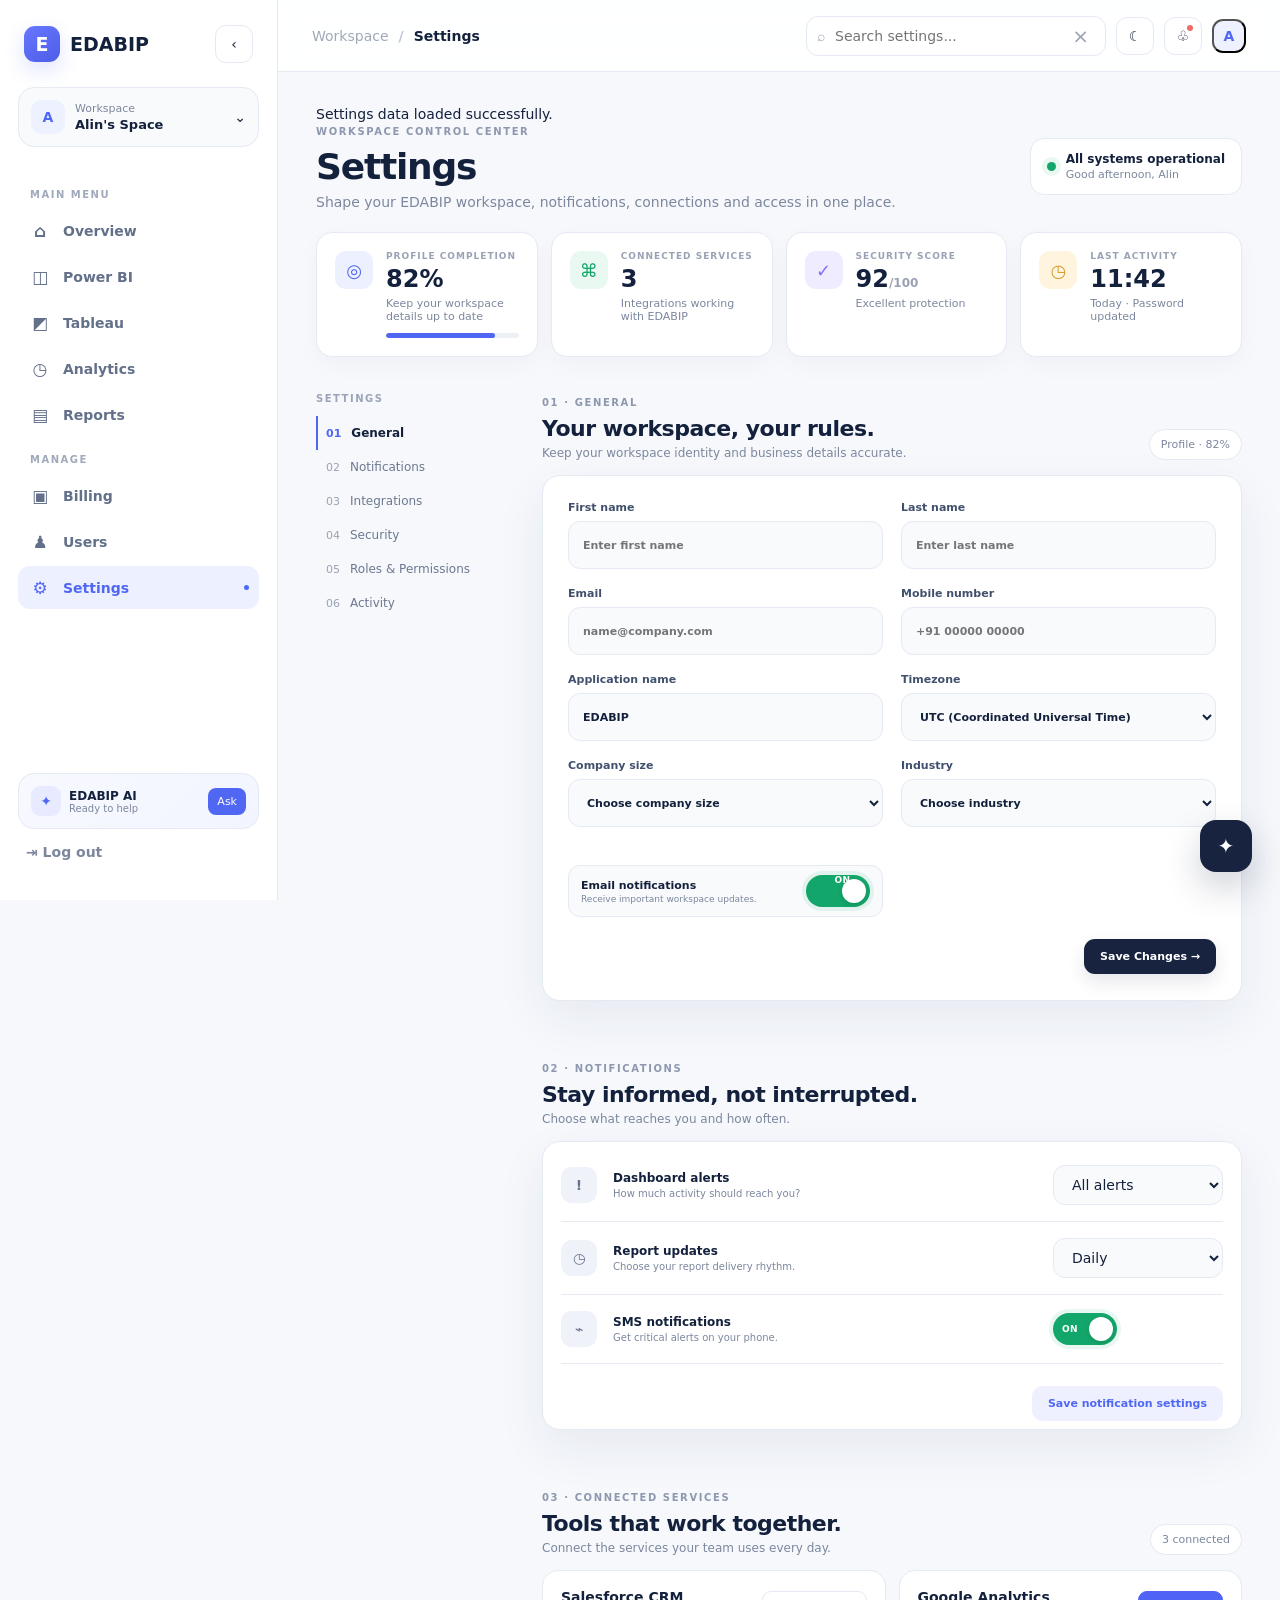
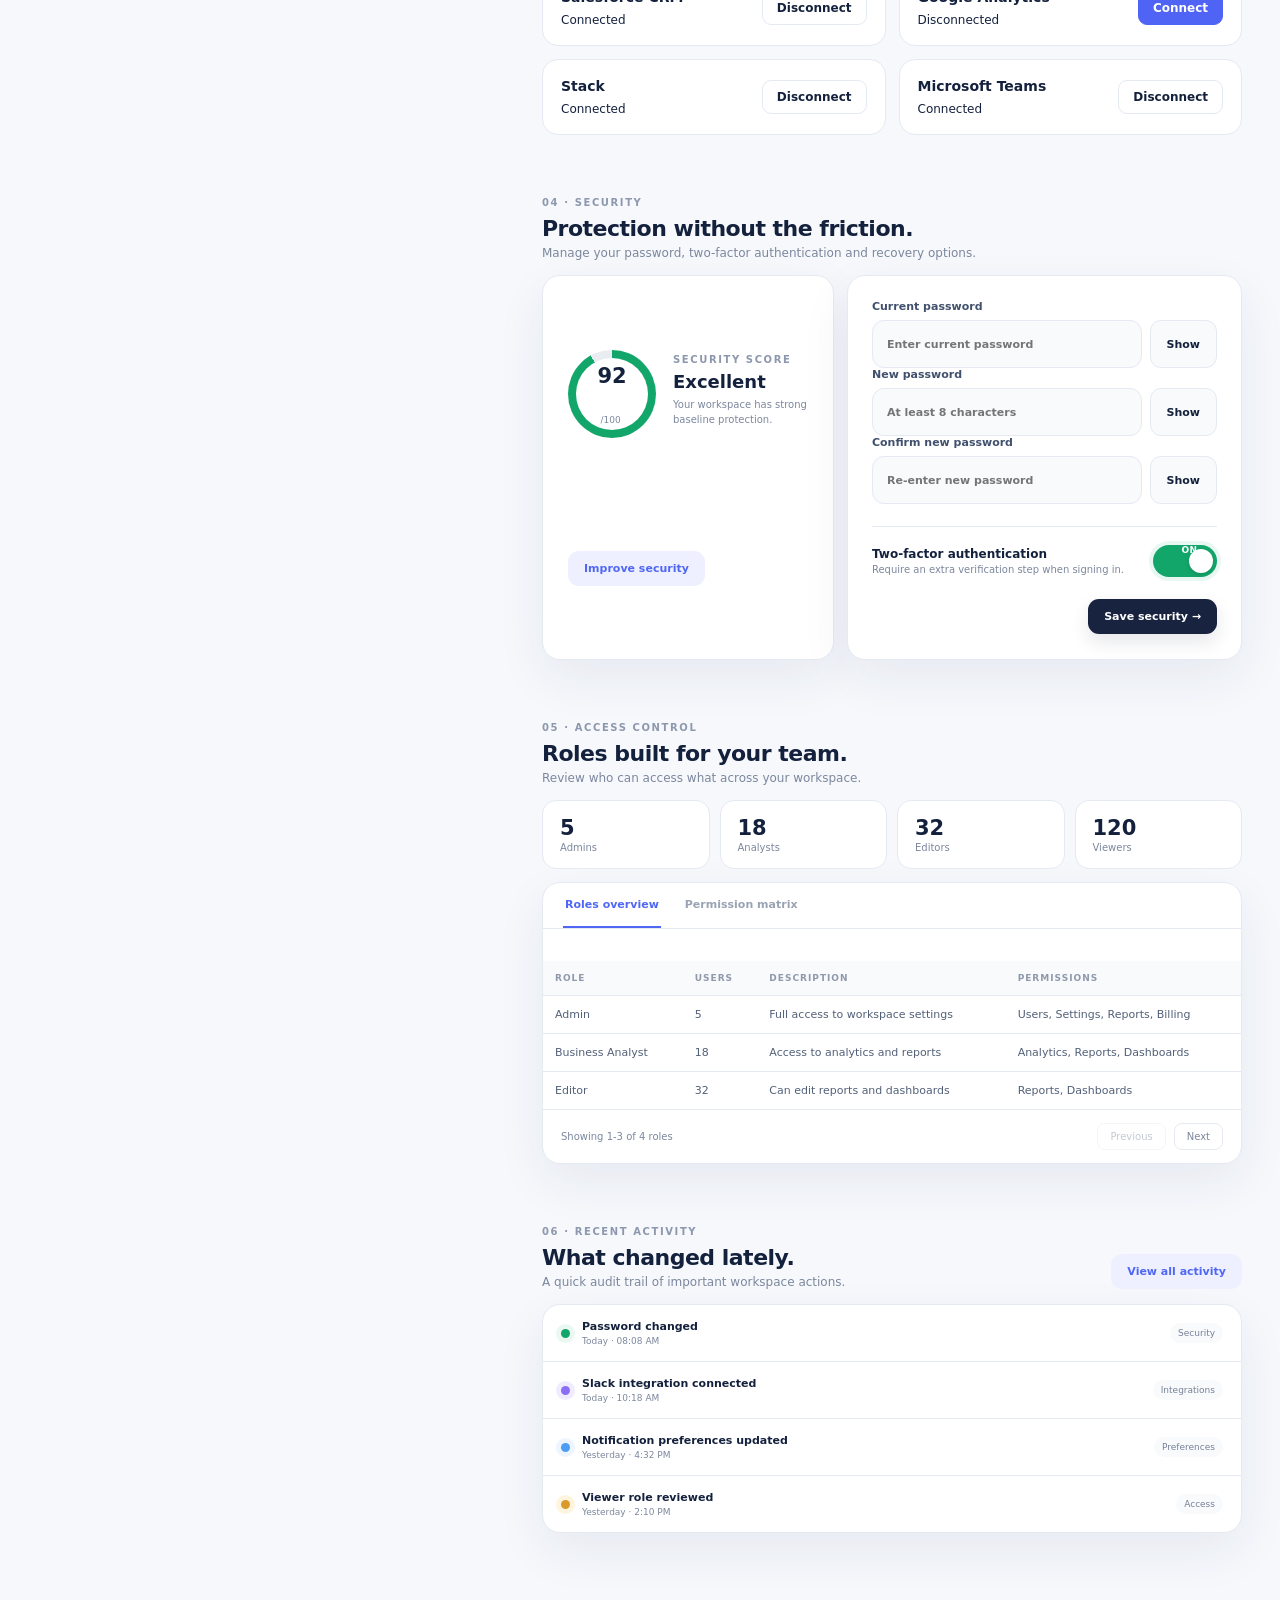
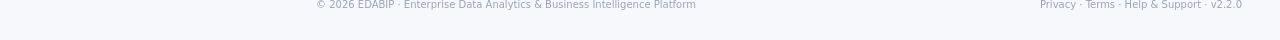
==== commit f1244f80: "feat: complete Day 2 settings interactions" ====
--- a/index.html
+++ b/index.html
@@ -35,94 +35,97 @@
 <button class="icon-button" id="notificationsBtn" type="button" title="Notifications" aria-label="Notifications">♧<i></i></button>
 <button class="avatar" id="profileBtn" type="button" aria-label="Open profile menu">A</button>
 </div>
-    </header>
+</header>
 
-    <main class="content">
-      
-<div id="dataStatus" role="status" aria-live="polite">
-  Loading settings...
-</div>
+<main class="content">
+<div id="dataStatus" role="status" aria-live="polite">Loading settings...</div>
+<section class="hero searchable" data-search="settings workspace profile notifications integrations security roles">
+<div><span class="eyebrow">WORKSPACE CONTROL CENTER</span><h1>Settings</h1><p>Shape your EDABIP workspace, notifications, connections and access in one place.</p></div>
+<div class="hero-status"><span class="status-dot"></span><div><strong>All systems operational</strong><small>Good afternoon, Alin</small></div></div>
+</section>
 
-      <section class="hero searchable" data-search="settings workspace profile notifications integrations security roles">
-        <div><span class="eyebrow">WORKSPACE CONTROL CENTER</span><h1>Settings</h1><p>Shape your EDABIP workspace, notifications, connections and access in one place.</p></div>
-        <div class="hero-status"><span class="status-dot"></span><div><strong>All systems operational</strong><small>Good afternoon, Alin</small></div></div>
-      </section>
+<section class="overview-grid searchable" data-search="overview profile complete integrations security score activity">
+<div class="overview-card profile-progress"><div class="overview-icon">◎</div><div class="overview-copy"><span>PROFILE COMPLETION</span><strong>82%</strong><small>Keep your workspace details up to date</small><div class="progress"><i style="width:82%"></i></div></div></div>
+<div class="overview-card"><div class="overview-icon green">⌘</div><div class="overview-copy"><span>CONNECTED SERVICES</span><strong id="connectedCount">3</strong><small>Integrations working with EDABIP</small></div></div>
+<div class="overview-card"><div class="overview-icon purple">✓</div><div class="overview-copy"><span>SECURITY SCORE</span><strong>92<span>/100</span></strong><small>Excellent protection</small></div></div>
+<div class="overview-card"><div class="overview-icon amber">◷</div><div class="overview-copy"><span>LAST ACTIVITY</span><strong>11:42</strong><small>Today · Password updated</small></div></div>
+</section>
 
-      <section class="overview-grid searchable" data-search="overview profile complete integrations security score activity">
-        <div class="overview-card profile-progress"><div class="overview-icon">◎</div><div class="overview-copy"><span>PROFILE COMPLETION</span><strong>82%</strong><small>Keep your workspace details up to date</small><div class="progress"><i style="width:82%"></i></div></div></div>
-        <div class="overview-card"><div class="overview-icon green">⌘</div><div class="overview-copy"><span>CONNECTED SERVICES</span><strong id="connectedCount">4</strong><small>Integrations working with EDABIP</small></div></div>
-        <div class="overview-card"><div class="overview-icon purple">✓</div><div class="overview-copy"><span>SECURITY SCORE</span><strong>92<span>/100</span></strong><small>Excellent protection</small></div></div>
-        <div class="overview-card"><div class="overview-icon amber">◷</div><div class="overview-copy"><span>LAST ACTIVITY</span><strong>11:42</strong><small>Today · Password updated</small></div></div>
-      </section>
-
-      <div class="settings-layout">
-        <aside class="settings-nav" aria-label="Settings sections">
-          <span class="settings-nav-title">SETTINGS</span>
-          <a class="current" href="#general">01 <span>General</span></a>
-          <a href="#notifications">02 <span>Notifications</span></a>
-          <a href="#integrations">03 <span>Integrations</span></a>
-          <a href="#security">04 <span>Security</span></a>
-          <a href="#roles">05 <span>Roles & Permissions</span></a>
-          <a href="#activity">06 <span>Activity</span></a>
-        </aside>
+<div class="settings-layout">
+<aside class="settings-nav" aria-label="Settings sections">
+<span class="settings-nav-title">SETTINGS</span>
+<a class="current" href="#general">01 <span>General</span></a>
+<a href="#notifications">02 <span>Notifications</span></a>
+<a href="#integrations">03 <span>Integrations</span></a>
+<a href="#security">04 <span>Security</span></a>
+<a href="#roles">05 <span>Roles &amp; Permissions</span></a>
+<a href="#activity">06 <span>Activity</span></a>
+</aside>
 
 <div class="settings-content">
 <section class="section-block searchable" id="general" data-search="general first name last name email mobile application timezone company industry profile">
 <div class="section-title"><div><span class="eyebrow">01 · GENERAL</span><h2>Your workspace, your rules.</h2><p>Keep your workspace identity and business details accurate.</p></div><span class="section-count">Profile · 82%</span></div>
 <div class="card profile-card">
- <form id="generalForm">
-                <div class="form-grid">
-                  <label>First name<input name="firstName" placeholder="Enter first name" required></label>
-                  <label>Last name<input name="lastName" placeholder="Enter last name" required></label>
-                  <label>Email<input name="email" type="email" placeholder="name@company.com" required></label>
-                  <label>Mobile number<input name="mobile" type="tel" placeholder="+91 00000 00000"></label>
-                  <label>Application name<input name="appName" value="EDABIP"></label>
-                  <label>Timezone<select name="timezone"><option>UTC (Coordinated Universal Time)</option><option>Asia/Kolkata (IST)</option><option>Europe/London</option><option>America/New_York</option></select></label>
-                  <label>Company size<select name="companySize"><option value="">Choose company size</option><option>1–10 employees</option><option>11–50 employees</option><option>51–200 employees</option><option>201–1000 employees</option></select></label>
-                  <label>Industry<select name="industry"><option value="">Choose industry</option><option>Technology</option><option>Finance</option><option>Healthcare</option><option>Education</option><option>Retail</option></select></label>
-                  <div class="toggle-card"><div><strong>Email notifications</strong><small>Receive important workspace updates.</small></div><label class="switch"><input type="checkbox" name="emailNotifications" checked><span class="slider"></span><b class="switch-state">ON</b></label></div>
-                </div>
-                <div class="form-actions"><span class="form-message" id="generalMessage" role="status" aria-live="polite"></span><button class="primary-btn" type="submit">Save profile <span>→</span></button></div>
-              </form>
-            </div>
-          </section>
+<form id="generalForm">
+<div class="form-grid">
+<label>First name<input name="firstName" placeholder="Enter first name" autocomplete="given-name" required></label>
+<label>Last name<input name="lastName" placeholder="Enter last name" autocomplete="family-name" required></label>
+<label>Email<input name="email" type="email" placeholder="name@company.com" autocomplete="email" required></label>
+<label>Mobile number<input name="mobile" type="tel" inputmode="tel" placeholder="+91 00000 00000" autocomplete="tel"></label>
+<label>Application name<input name="appName" value="EDABIP" required></label>
+<label>Timezone<select name="timezone"><option>UTC (Coordinated Universal Time)</option><option>Asia/Kolkata (IST)</option><option>Europe/London</option><option>America/New_York</option></select></label>
+<label>Company size<select name="companySize"><option value="">Choose company size</option><option>1–10 employees</option><option>11–50 employees</option><option>51–200 employees</option><option>201–1000 employees</option></select></label>
+<label>Industry<select name="industry"><option value="">Choose industry</option><option>Technology</option><option>Finance</option><option>Healthcare</option><option>Education</option><option>Retail</option></select></label>
+<div class="toggle-card"><div><strong>Email notifications</strong><small>Receive important workspace updates.</small></div><label class="switch"><input type="checkbox" name="emailNotifications" checked><span class="slider"></span><b class="switch-state">ON</b></label></div>
+</div>
+<div class="form-actions"><span class="form-message" id="generalMessage" role="status" aria-live="polite"></span><button class="primary-btn" type="submit">Save Changes <span>→</span></button></div>
+</form>
+</div>
+</section>
 
-          <section class="section-block searchable" id="notifications" data-search="notifications dashboard alerts report updates sms preferences">
-            <div class="section-title"><div><span class="eyebrow">02 · NOTIFICATIONS</span><h2>Stay informed, not interrupted.</h2><p>Choose what reaches you and how often.</p></div></div>
-            <div class="card preference-card"><form id="notificationForm">
-              <div class="preference-row"><span class="pref-icon">!</span><div><strong>Dashboard alerts</strong><small>How much activity should reach you?</small></div><select name="dashboardAlerts"><option>All alerts</option><option>Important only</option><option>None</option></select></div>
-              <div class="preference-row"><span class="pref-icon">◷</span><div><strong>Report updates</strong><small>Choose your report delivery rhythm.</small></div><select name="reportUpdates"><option>Daily</option><option>Weekly</option><option>Monthly</option><option>Never</option></select></div>
-              <div class="preference-row"><span class="pref-icon">⌁</span><div><strong>SMS notifications</strong><small>Get critical alerts on your phone.</small></div><label class="switch"><input type="checkbox" name="smsNotifications" checked><span class="slider"></span><b class="switch-state">ON</b></label></div>
-              <div class="form-actions"><span class="form-message" id="notificationMessage" role="status" aria-live="polite"></span><button class="soft-btn" type="submit">Update preferences</button></div>
-            </form></div>
-          </section>
+<section class="section-block searchable" id="notifications" data-search="notifications dashboard alerts report updates sms preferences">
+<div class="section-title"><div><span class="eyebrow">02 · NOTIFICATIONS</span><h2>Stay informed, not interrupted.</h2><p>Choose what reaches you and how often.</p></div></div>
+<div class="card preference-card"><form id="notificationForm">
+<div class="preference-row"><span class="pref-icon">!</span><div><strong>Dashboard alerts</strong><small>How much activity should reach you?</small></div><select name="dashboardAlerts"><option>All alerts</option><option>Important only</option><option>None</option></select></div>
+<div class="preference-row"><span class="pref-icon">◷</span><div><strong>Report updates</strong><small>Choose your report delivery rhythm.</small></div><select name="reportUpdates"><option>Daily</option><option>Weekly</option><option>Monthly</option><option>Never</option></select></div>
+<div class="preference-row"><span class="pref-icon">⌁</span><div><strong>SMS notifications</strong><small>Get critical alerts on your phone.</small></div><label class="switch"><input type="checkbox" name="smsNotifications" checked><span class="slider"></span><b class="switch-state">ON</b></label></div>
+<div class="form-actions"><span class="form-message" id="notificationMessage" role="status" aria-live="polite"></span><button class="soft-btn" type="submit">Save notification settings</button></div>
+</form></div>
+</section>
 
-          <section class="section-block searchable" id="integrations" data-search="integrations salesforce google analytics slack microsoft teams connect disconnect services">
-            <div class="section-title"><div><span class="eyebrow">03 · CONNECTED SERVICES</span><h2>Tools that work together.</h2><p>Connect the services your team uses every day.</p></div><span class="section-count" id="integrationCountLabel">4 connected</span></div>
-            <div class="integration-grid" id="integrationCards"></div><p class="form-message" id="integrationMessage"></p>
-          </section>
+<section class="section-block searchable" id="integrations" data-search="integrations salesforce google analytics slack microsoft teams connect disconnect services">
+<div class="section-title"><div><span class="eyebrow">03 · CONNECTED SERVICES</span><h2>Tools that work together.</h2><p>Connect the services your team uses every day.</p></div><span class="section-count" id="integrationCountLabel">Loading integrations…</span></div>
+<div class="integration-grid" id="integrationCards"></div><p class="form-message" id="integrationMessage" role="status" aria-live="polite"></p>
+</section>
 
-          <section class="section-block searchable" id="security" data-search="security password two factor authentication 2fa security score recovery">
-            <div class="section-title"><div><span class="eyebrow">04 · SECURITY</span><h2>Protection without the friction.</h2><p>Manage your password, two-factor authentication and recovery options.</p></div></div>
-            <div class="security-grid">
-              <div class="card security-score"><div class="score-ring"><span>92</span><small>/100</small></div><div><span class="eyebrow">SECURITY SCORE</span><h3>Excellent</h3><p>Your workspace has strong baseline protection.</p></div><button class="soft-btn" id="improveSecurity">Improve security</button></div>
-              <div class="card security-controls"><form id="securityForm"><label>Change password<div class="password-row"><input id="passwordInput" type="password" placeholder="Enter a new password (optional)" minlength="8" autocomplete="new-password" aria-describedby="securityMessage"><button class="ghost-btn" type="button" id="showPassword" aria-pressed="false">Show</button></div></label><div class="security-toggle-row"><div><strong>Two-factor authentication</strong><small>Require an extra verification step when signing in.</small></div><label class="switch"><input type="checkbox" name="twoFactor" checked><span class="slider"></span><b class="switch-state">ON</b></label></div><div class="form-actions"><span class="form-message" id="securityMessage" role="status" aria-live="polite"></span><button class="primary-btn" type="submit">Save security <span>→</span></button></div></form></div>
-            </div>
-          </section>
+<section class="section-block searchable" id="security" data-search="security password two factor authentication 2fa security score recovery">
+<div class="section-title"><div><span class="eyebrow">04 · SECURITY</span><h2>Protection without the friction.</h2><p>Manage your password, two-factor authentication and recovery options.</p></div></div>
+<div class="security-grid">
+<div class="card security-score"><div class="score-ring"><span>92</span><small>/100</small></div><div><span class="eyebrow">SECURITY SCORE</span><h3>Excellent</h3><p>Your workspace has strong baseline protection.</p></div><button class="soft-btn" id="improveSecurity" type="button">Improve security</button></div>
+<div class="card security-controls"><form id="securityForm">
+<label>Current password<div class="password-row"><input id="currentPasswordInput" name="currentPassword" type="password" placeholder="Enter current password" autocomplete="current-password" aria-describedby="securityMessage"><button class="ghost-btn password-visibility" type="button" data-target="currentPasswordInput" aria-pressed="false">Show</button></div></label>
+<label>New password<div class="password-row"><input id="passwordInput" name="newPassword" type="password" placeholder="At least 8 characters" minlength="8" autocomplete="new-password" aria-describedby="securityMessage"><button class="ghost-btn password-visibility" type="button" data-target="passwordInput" aria-pressed="false">Show</button></div></label>
+<label>Confirm new password<div class="password-row"><input id="confirmPasswordInput" name="confirmPassword" type="password" placeholder="Re-enter new password" autocomplete="new-password" aria-describedby="securityMessage"><button class="ghost-btn password-visibility" type="button" data-target="confirmPasswordInput" aria-pressed="false">Show</button></div></label>
+<div class="security-toggle-row"><div><strong>Two-factor authentication</strong><small>Require an extra verification step when signing in.</small></div><label class="switch"><input type="checkbox" name="twoFactor" checked><span class="slider"></span><b class="switch-state">ON</b></label></div>
+<div class="form-actions"><span class="form-message" id="securityMessage" role="status" aria-live="polite"></span><button class="primary-btn" type="submit">Save security <span>→</span></button></div>
+</form></div>
+</div>
+</section>
 
-          <section class="section-block searchable" id="roles" data-search="roles permissions admin analyst editor viewer matrix users">
-            <div class="section-title"><div><span class="eyebrow">05 · ACCESS CONTROL</span><h2>Roles built for your team.</h2><p>Review who can access what across your workspace.</p></div></div>
-            <div class="role-stats"><div><strong>5</strong><span>Admins</span></div><div><strong>18</strong><span>Analysts</span></div><div><strong>32</strong><span>Editors</span></div><div><strong>120</strong><span>Viewers</span></div></div>
-            <div class="card roles-card"><div class="tabs" role="tablist" aria-label="Role views"><button class="tab active" id="rolesOverviewTab" type="button" role="tab" aria-controls="rolesPanel" aria-selected="true" tabindex="0" data-tab="overview">Roles overview</button><button class="tab" id="rolesMatrixTab" type="button" role="tab" aria-controls="rolesPanel" aria-selected="false" tabindex="-1" data-tab="matrix">Permission matrix</button></div><div class="table-wrap" id="rolesPanel" role="tabpanel" aria-labelledby="rolesOverviewTab" tabindex="0"><table><thead id="rolesHead"></thead><tbody id="rolesRows"></tbody></table></div><div class="table-footer"><span id="pageInfo"></span><div class="pagination" id="pagination"></div></div></div>
-          </section>
+<section class="section-block searchable" id="roles" data-search="roles permissions admin analyst editor viewer matrix users">
+<div class="section-title"><div><span class="eyebrow">05 · ACCESS CONTROL</span><h2>Roles built for your team.</h2><p>Review who can access what across your workspace.</p></div></div>
+<div class="role-stats"><div><strong>5</strong><span>Admins</span></div><div><strong>18</strong><span>Analysts</span></div><div><strong>32</strong><span>Editors</span></div><div><strong>120</strong><span>Viewers</span></div></div>
+<div class="card roles-card"><div class="tabs" role="tablist" aria-label="Role views"><button class="tab active" id="rolesOverviewTab" type="button" role="tab" aria-controls="rolesPanel" aria-selected="true" tabindex="0" data-tab="overview">Roles overview</button><button class="tab" id="rolesMatrixTab" type="button" role="tab" aria-controls="rolesPanel" aria-selected="false" tabindex="-1" data-tab="matrix">Permission matrix</button></div><div class="table-wrap" id="rolesPanel" role="tabpanel" aria-labelledby="rolesOverviewTab" tabindex="0"><table><thead id="rolesHead"></thead><tbody id="rolesRows"></tbody></table></div><div class="table-footer"><span id="pageInfo"></span><div class="pagination" id="pagination"></div></div></div>
+</section>
+
 <section class="section-block searchable" id="activity" data-search="activity recent password integration connected preferences">
-<div class="section-title"><div><span class="eyebrow">06 · RECENT ACTIVITY</span><h2>What changed lately.</h2><p>A quick audit trail of important workspace actions.</p></div><button class="soft-btn" id="viewActivity">View all activity</button></div>
+<div class="section-title"><div><span class="eyebrow">06 · RECENT ACTIVITY</span><h2>What changed lately.</h2><p>A quick audit trail of important workspace actions.</p></div><button class="soft-btn" id="viewActivity" type="button">View all activity</button></div>
 <div class="card activity-card">
 <div class="activity-row"><span class="activity-dot green"></span><div><strong>Password changed</strong><small>Today · 08:08 AM</small></div><span>Security</span></div>
 <div class="activity-row"><span class="activity-dot purple"></span><div><strong>Slack integration connected</strong><small>Today · 10:18 AM</small></div><span>Integrations</span></div>
 <div class="activity-row"><span class="activity-dot blue"></span><div><strong>Notification preferences updated</strong><small>Yesterday · 4:32 PM</small></div><span>Preferences</span></div>
 <div class="activity-row"><span class="activity-dot amber"></span><div><strong>Viewer role reviewed</strong><small>Yesterday · 2:10 PM</small></div><span>Access</span></div>
- </div>
+</div>
 </section>
 </div>
 </div>
@@ -133,4 +136,4 @@
 <div class="toast" id="toast" role="status" aria-live="polite"></div>
 </div>
 </body>
-</html>
+</html>
--- a/css/style.css
+++ b/css/style.css
@@ -1510,3 +1510,41 @@
 html[data-theme="dark"] :focus-visible {
   outline-color: #93a5ff;
 }
+
+
+/* Dark theme coverage for dashboard-specific cards and form feedback. */
+html[data-theme="dark"] .overview-card,
+html[data-theme="dark"] .profile-card,
+html[data-theme="dark"] .security-score,
+html[data-theme="dark"] .security-controls,
+html[data-theme="dark"] .activity-card,
+html[data-theme="dark"] .toggle-card,
+html[data-theme="dark"] .role-stats > div {
+  background-color: #1e293b !important;
+  color: #e5e7eb;
+  border-color: #334155 !important;
+}
+
+html[data-theme="dark"] .overview-copy strong,
+html[data-theme="dark"] .overview-copy span,
+html[data-theme="dark"] .overview-copy small,
+html[data-theme="dark"] .section-count,
+html[data-theme="dark"] .form-message {
+  color: #cbd5e1;
+}
+
+.form-message[data-state="error"] {
+  color: #b42318;
+}
+
+html[data-theme="dark"] .form-message[data-state="error"] {
+  color: #fda29b;
+}
+
+.form-message[data-state="success"] {
+  color: #16803d;
+}
+
+html[data-theme="dark"] .form-message[data-state="success"] {
+  color: #86efac;
+}
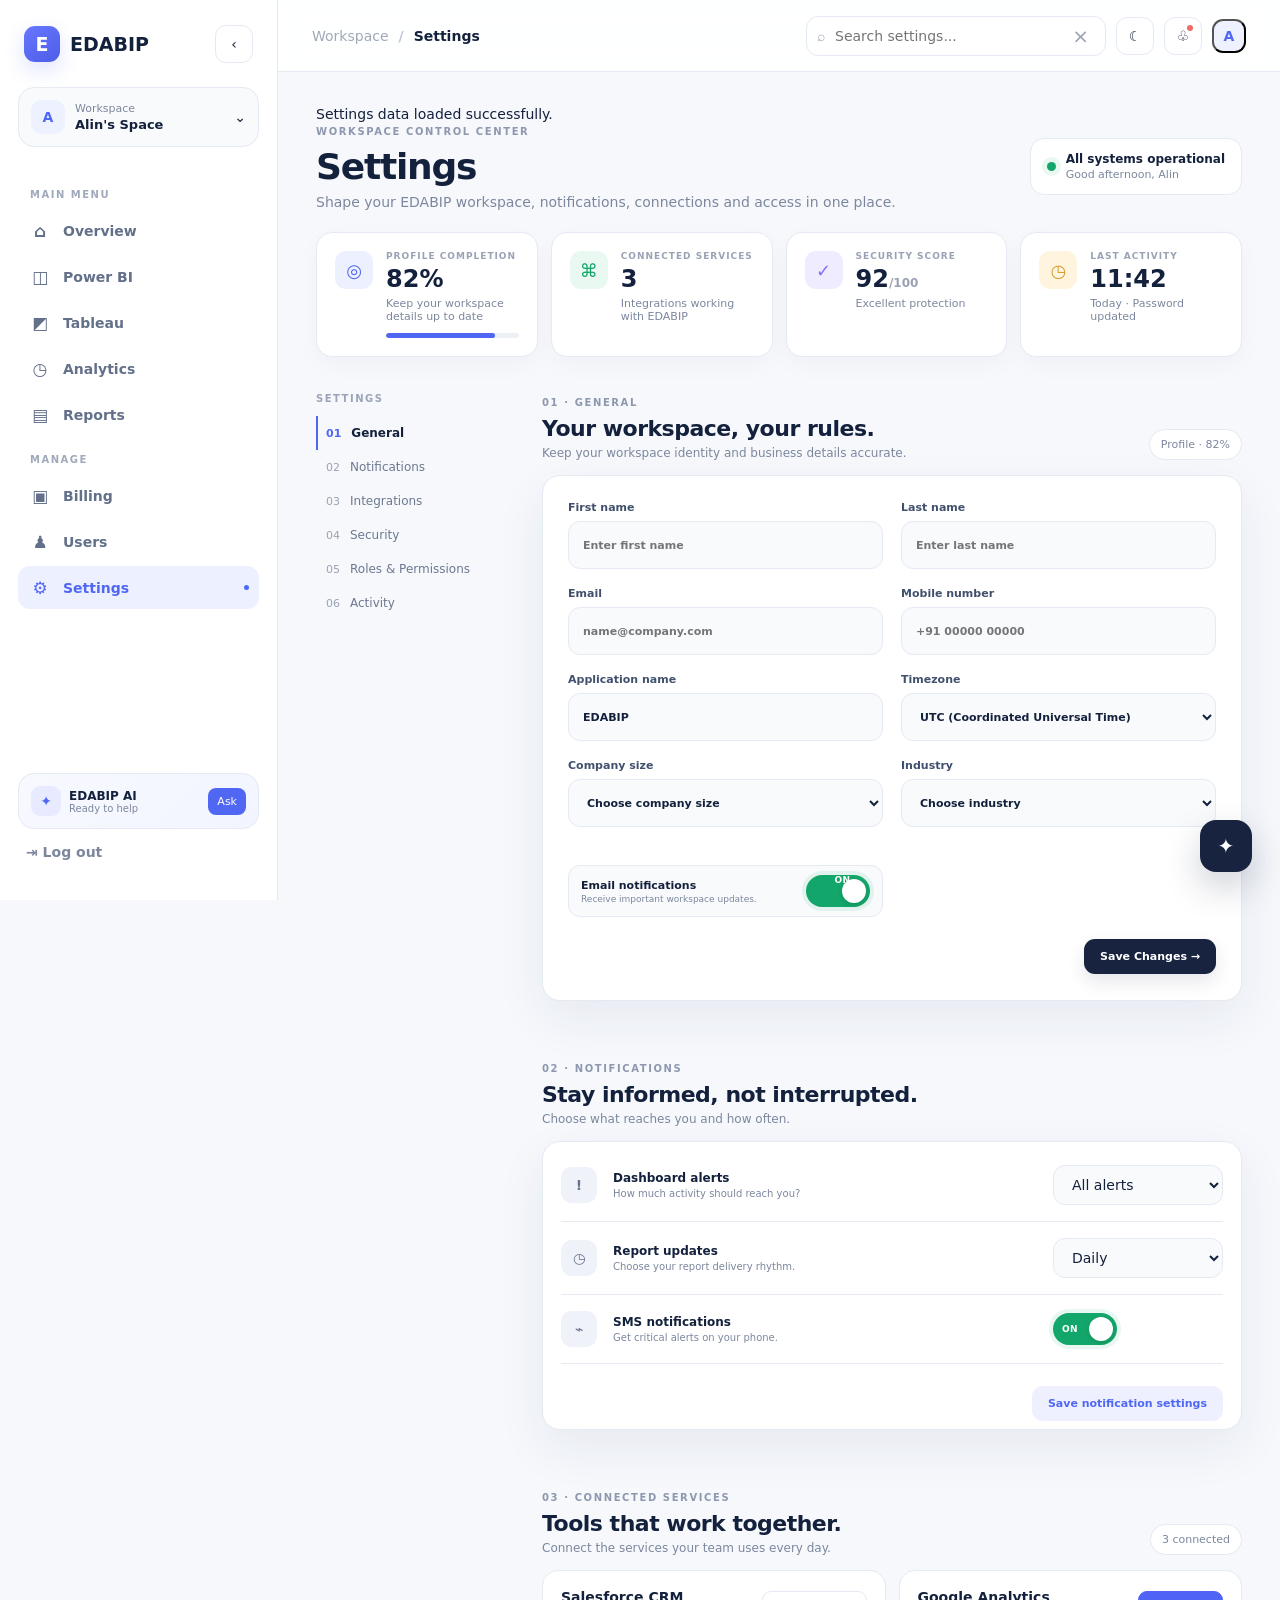
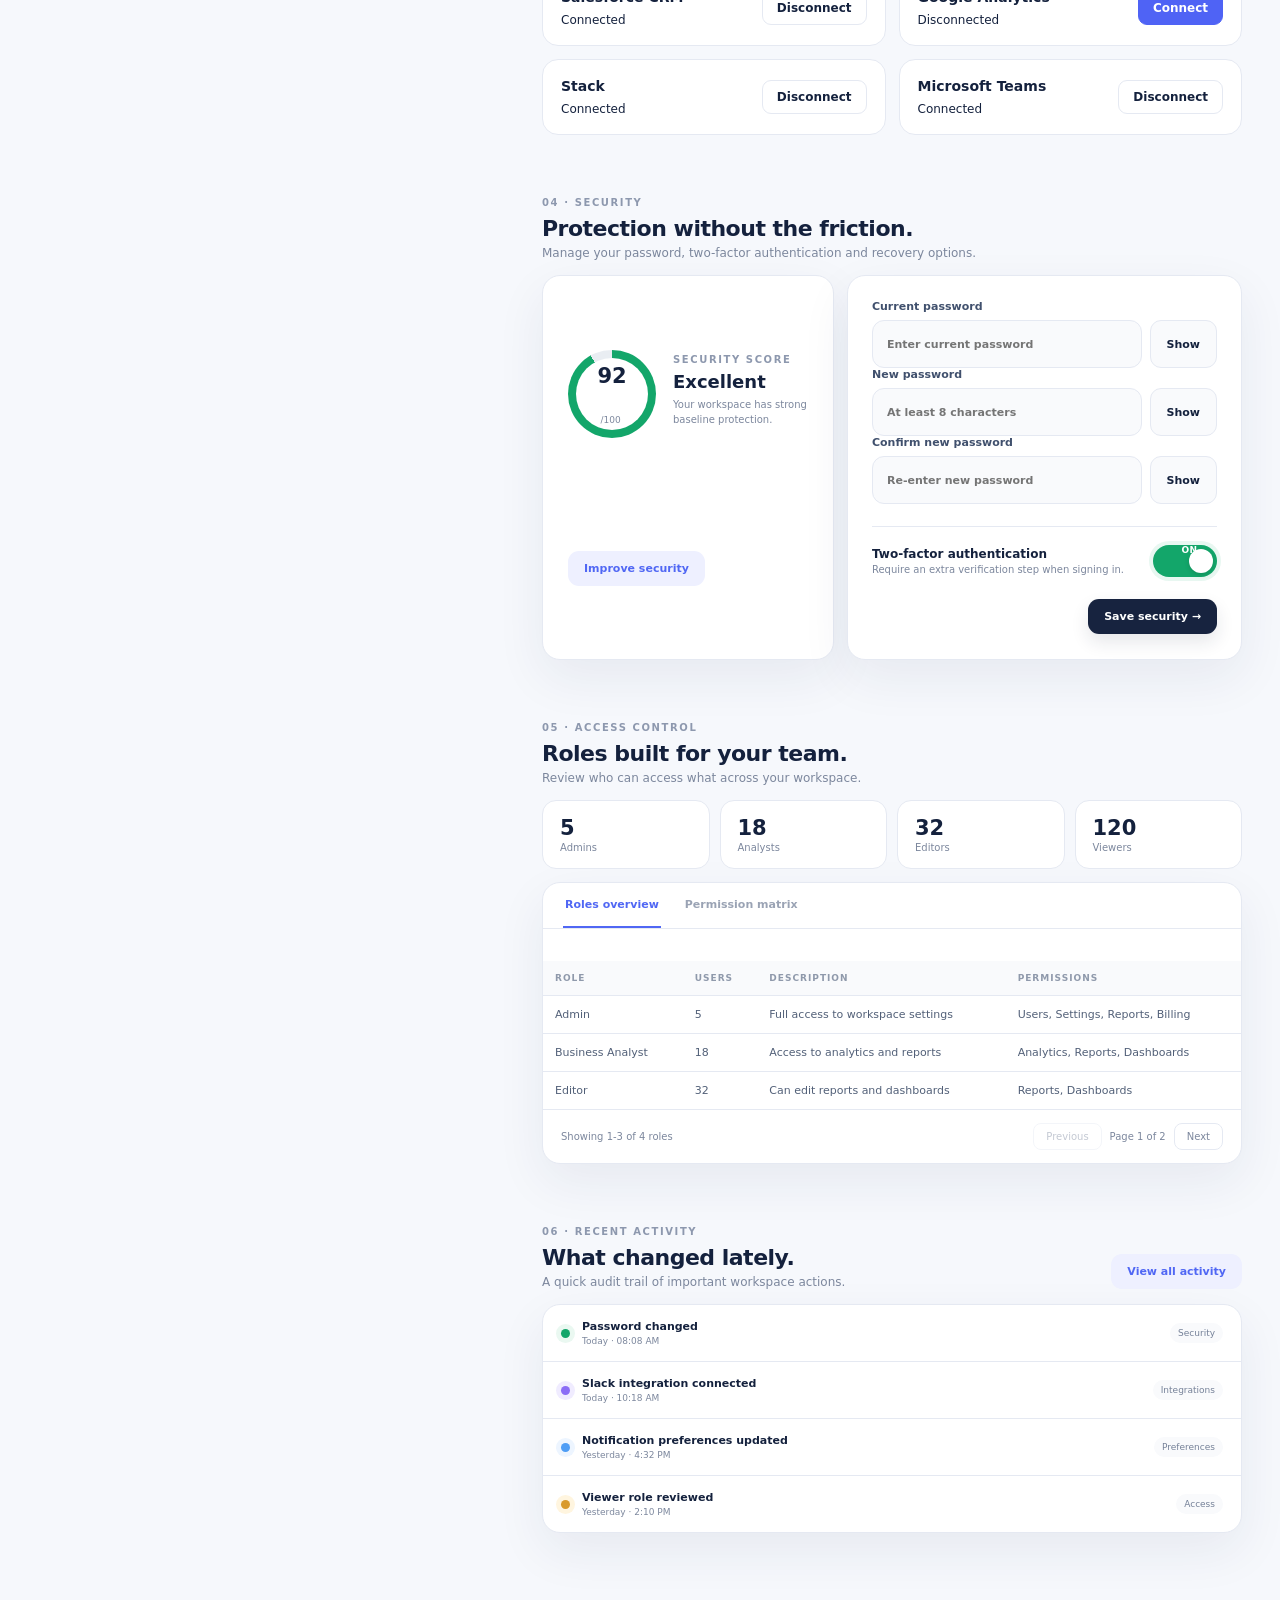
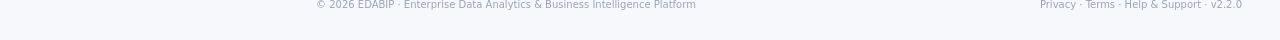
==== commit 80bda236: "fix: validate required workspace profile fields" ====
--- a/index.html
+++ b/index.html
@@ -74,8 +74,8 @@
 <label>Mobile number<input name="mobile" type="tel" inputmode="tel" placeholder="+91 00000 00000" autocomplete="tel"></label>
 <label>Application name<input name="appName" value="EDABIP" required></label>
 <label>Timezone<select name="timezone"><option>UTC (Coordinated Universal Time)</option><option>Asia/Kolkata (IST)</option><option>Europe/London</option><option>America/New_York</option></select></label>
-<label>Company size<select name="companySize"><option value="">Choose company size</option><option>1–10 employees</option><option>11–50 employees</option><option>51–200 employees</option><option>201–1000 employees</option></select></label>
-<label>Industry<select name="industry"><option value="">Choose industry</option><option>Technology</option><option>Finance</option><option>Healthcare</option><option>Education</option><option>Retail</option></select></label>
+<label>Company size<select name="companySize" required><option value="">Choose company size</option><option>1–10 employees</option><option>11–50 employees</option><option>51–200 employees</option><option>201–1000 employees</option></select></label>
+<label>Industry<select name="industry" required><option value="">Choose industry</option><option>Technology</option><option>Finance</option><option>Healthcare</option><option>Education</option><option>Retail</option></select></label>
 <div class="toggle-card"><div><strong>Email notifications</strong><small>Receive important workspace updates.</small></div><label class="switch"><input type="checkbox" name="emailNotifications" checked><span class="slider"></span><b class="switch-state">ON</b></label></div>
 </div>
 <div class="form-actions"><span class="form-message" id="generalMessage" role="status" aria-live="polite"></span><button class="primary-btn" type="submit">Save Changes <span>→</span></button></div>
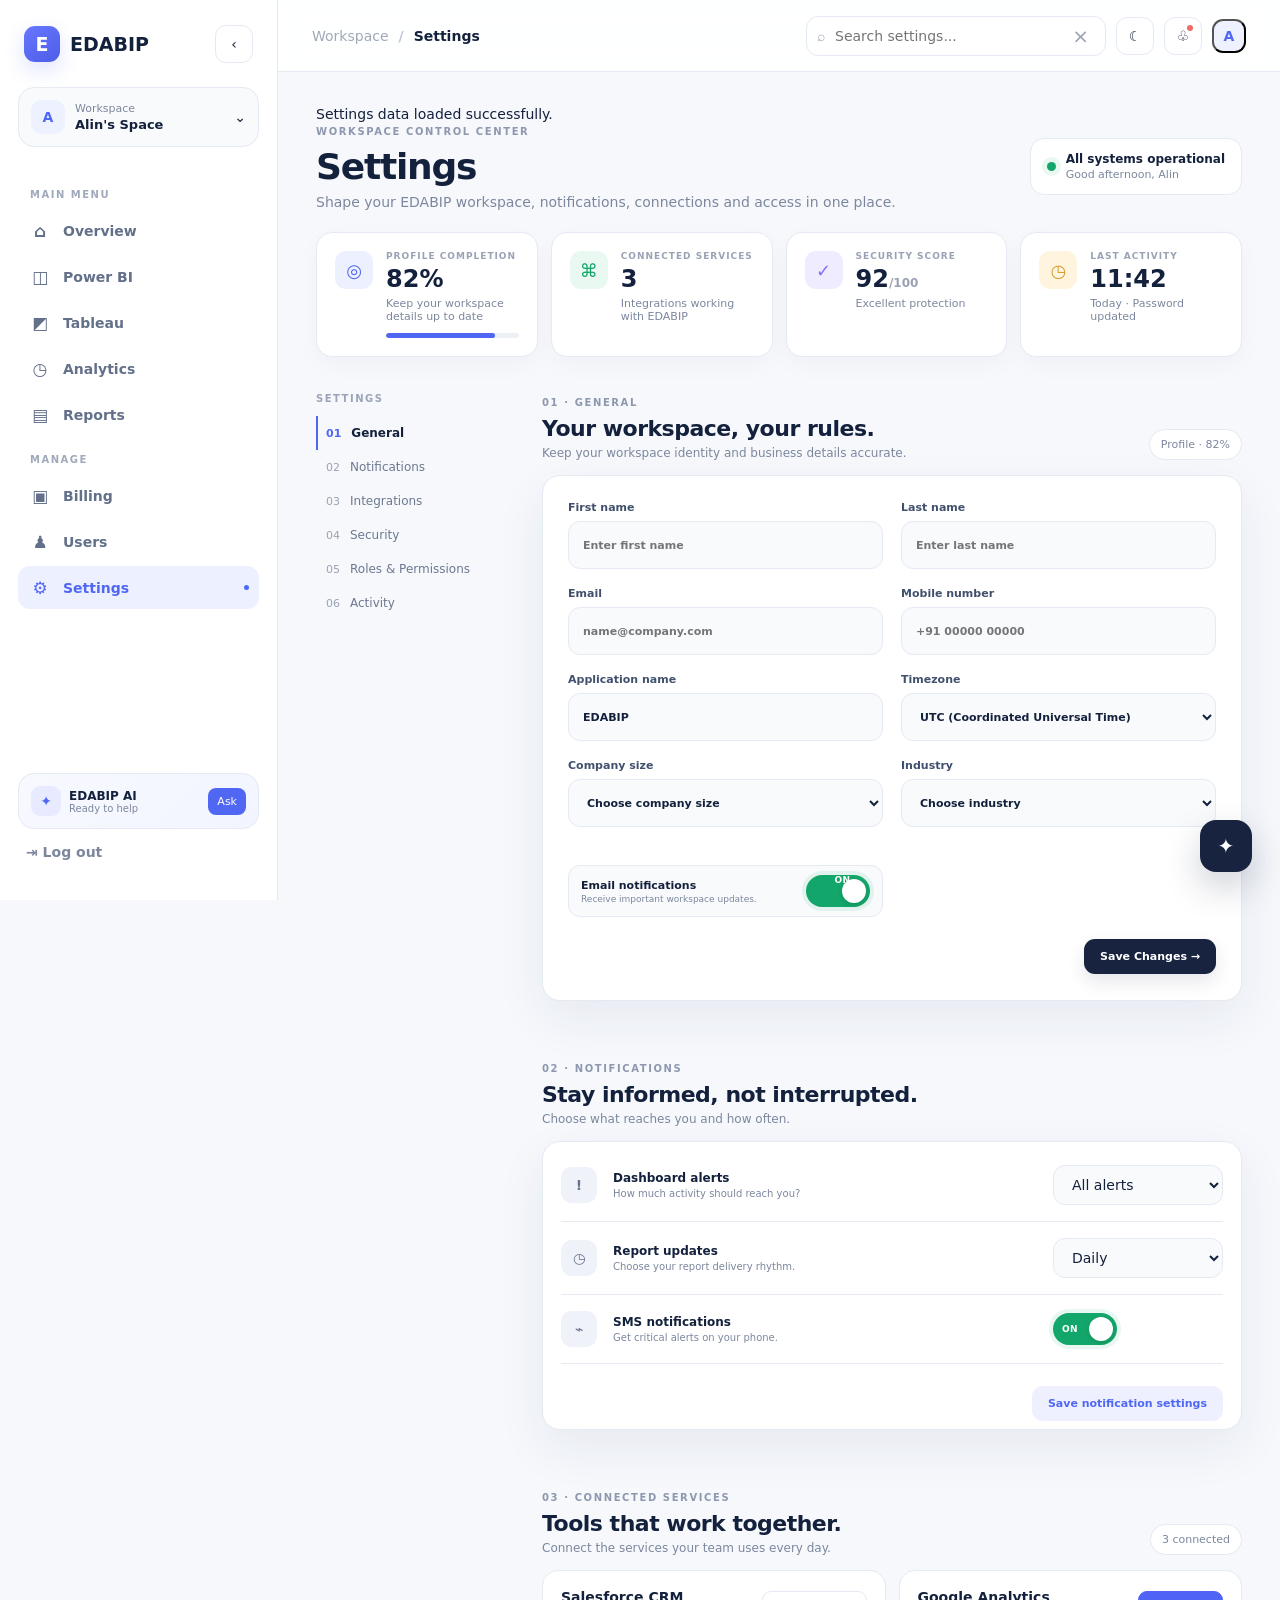
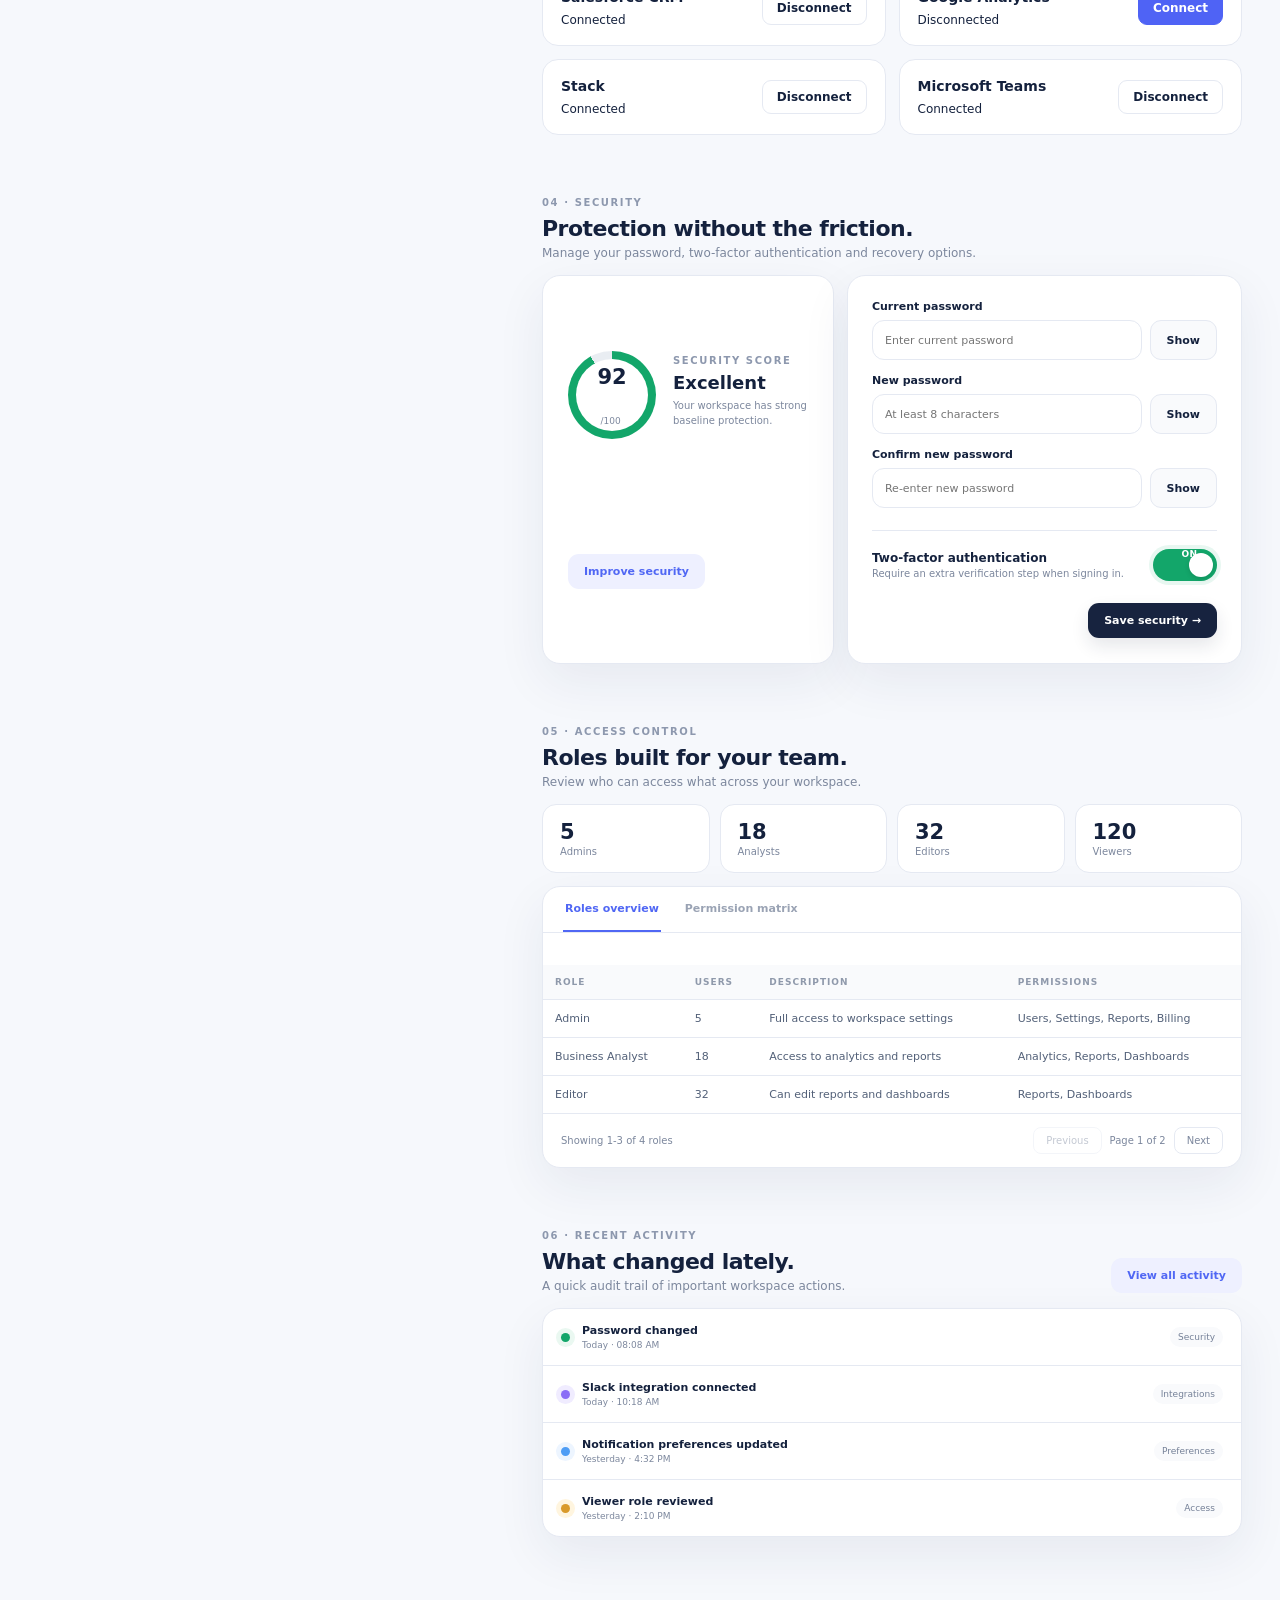
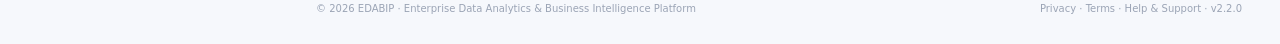
==== commit 2a9785c0: "Load settings forms independently" ====
--- a/index.html
+++ b/index.html
@@ -7,6 +7,7 @@
 <title>EDABIP | Settings</title>
 <link rel="stylesheet" href="./css/style.css">
 <script type="module" src="./js/main.js"></script>
+<script type="module" src="./js/settings-entry.js"></script>
 </head>
 <body>
 <div class="app-shell">
--- a/css/style.css
+++ b/css/style.css
@@ -1548,3 +1548,37 @@
 html[data-theme="dark"] .form-message[data-state="success"] {
   color: #86efac;
 }
+
+
+/* Day 2: password form fields follow the existing settings input style. */
+.security-controls form > label {
+  display: block;
+  margin-bottom: 14px;
+  color: var(--text);
+  font-size: 11px;
+  font-weight: 700;
+}
+
+.security-controls form > label .password-row {
+  margin-top: 7px;
+}
+
+.security-controls .password-row input {
+  min-width: 0;
+  height: 40px;
+  padding: 0 12px;
+  border: 1px solid var(--line);
+  border-radius: 12px;
+  background: var(--surface);
+  color: var(--text);
+  font: inherit;
+  font-weight: 400;
+}
+
+.permission-save-controls [data-state="pending"] {
+  color: var(--amber, #b7791f);
+}
+
+.permission-save-controls [data-state="error"] {
+  color: #b42318;
+}
